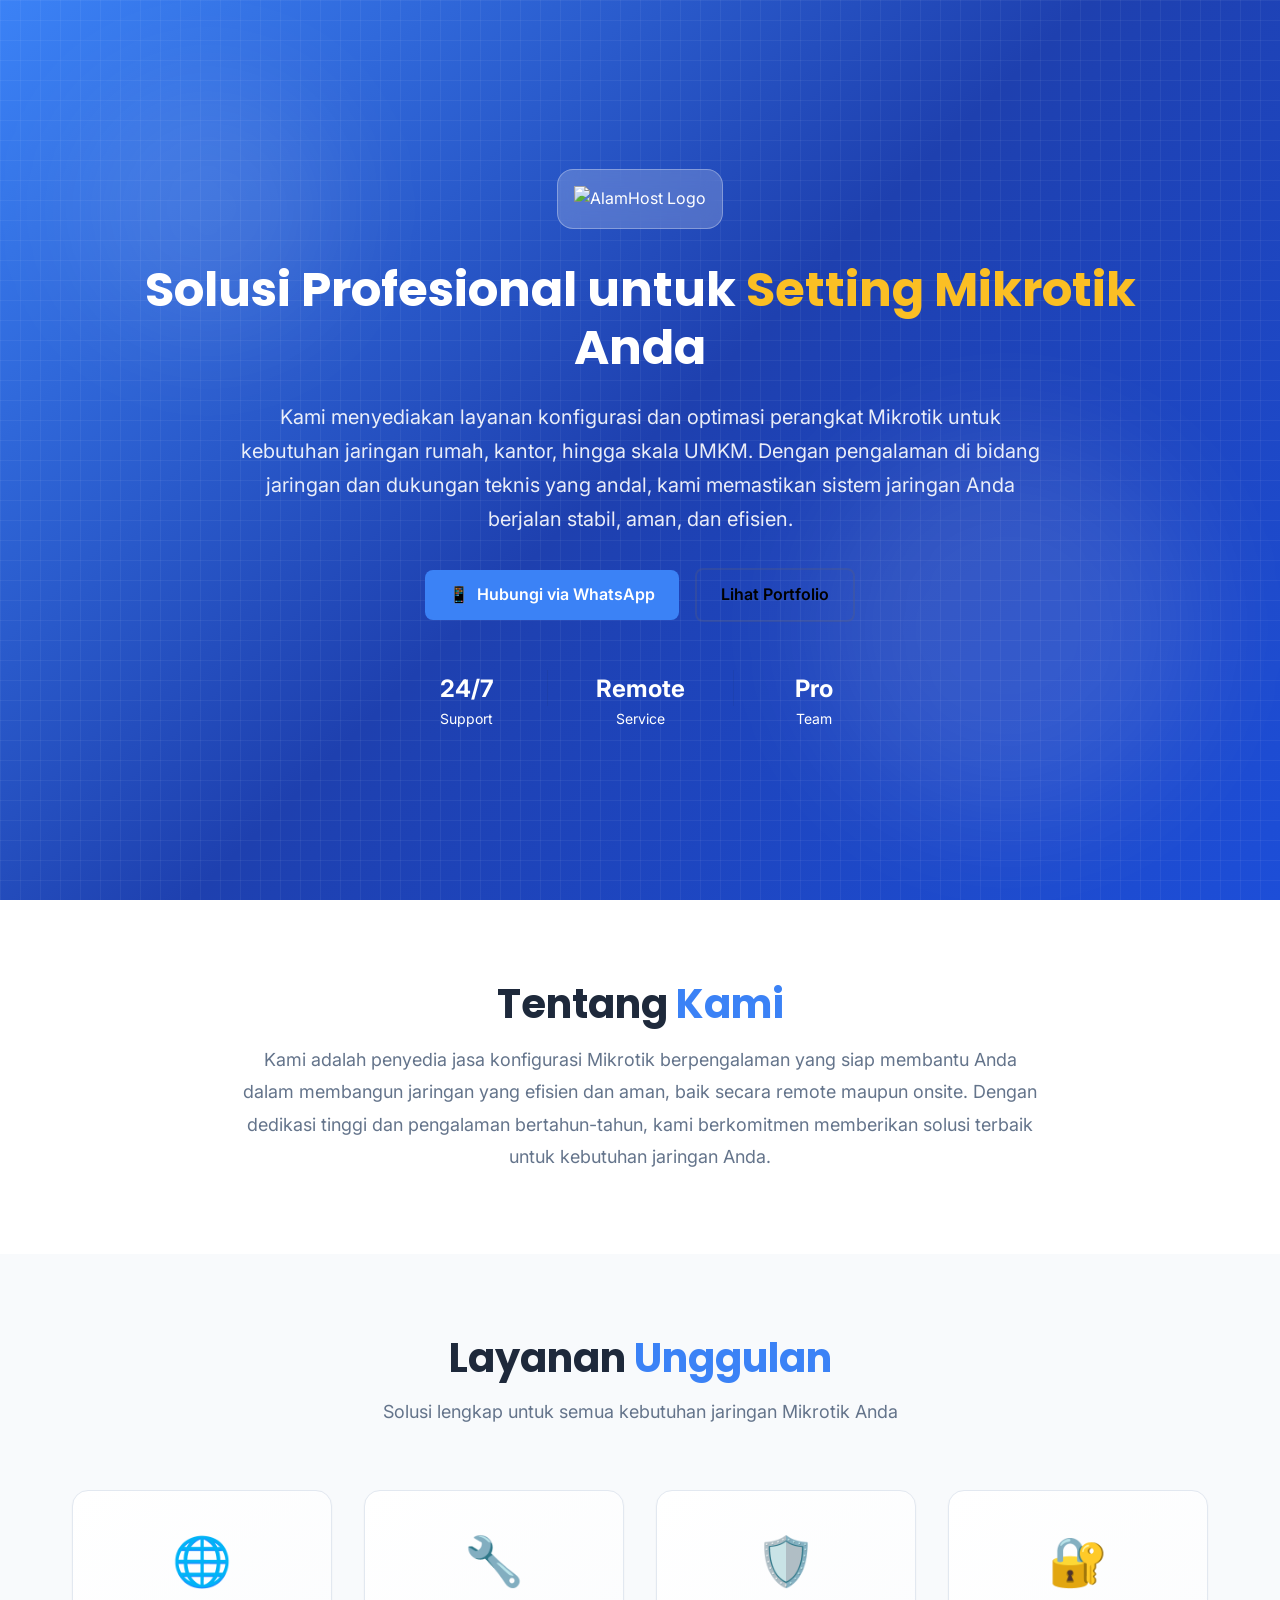
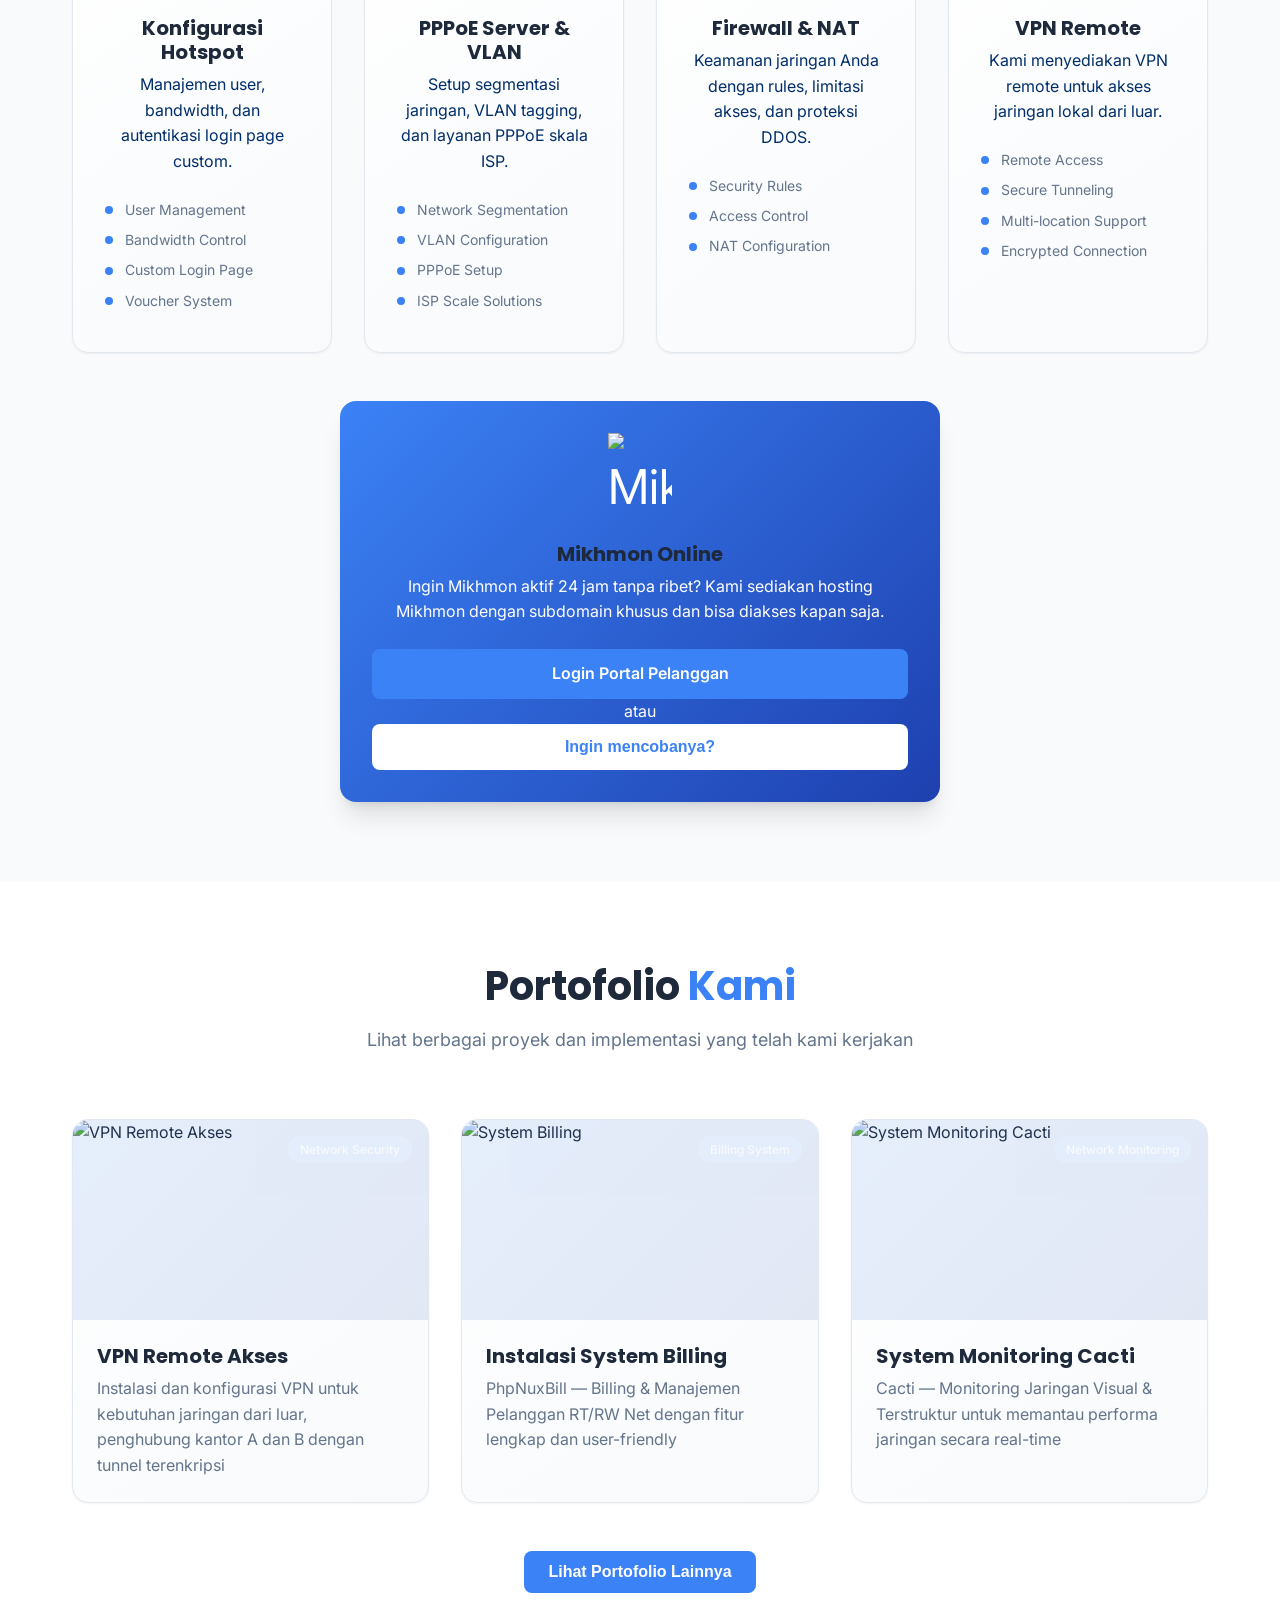
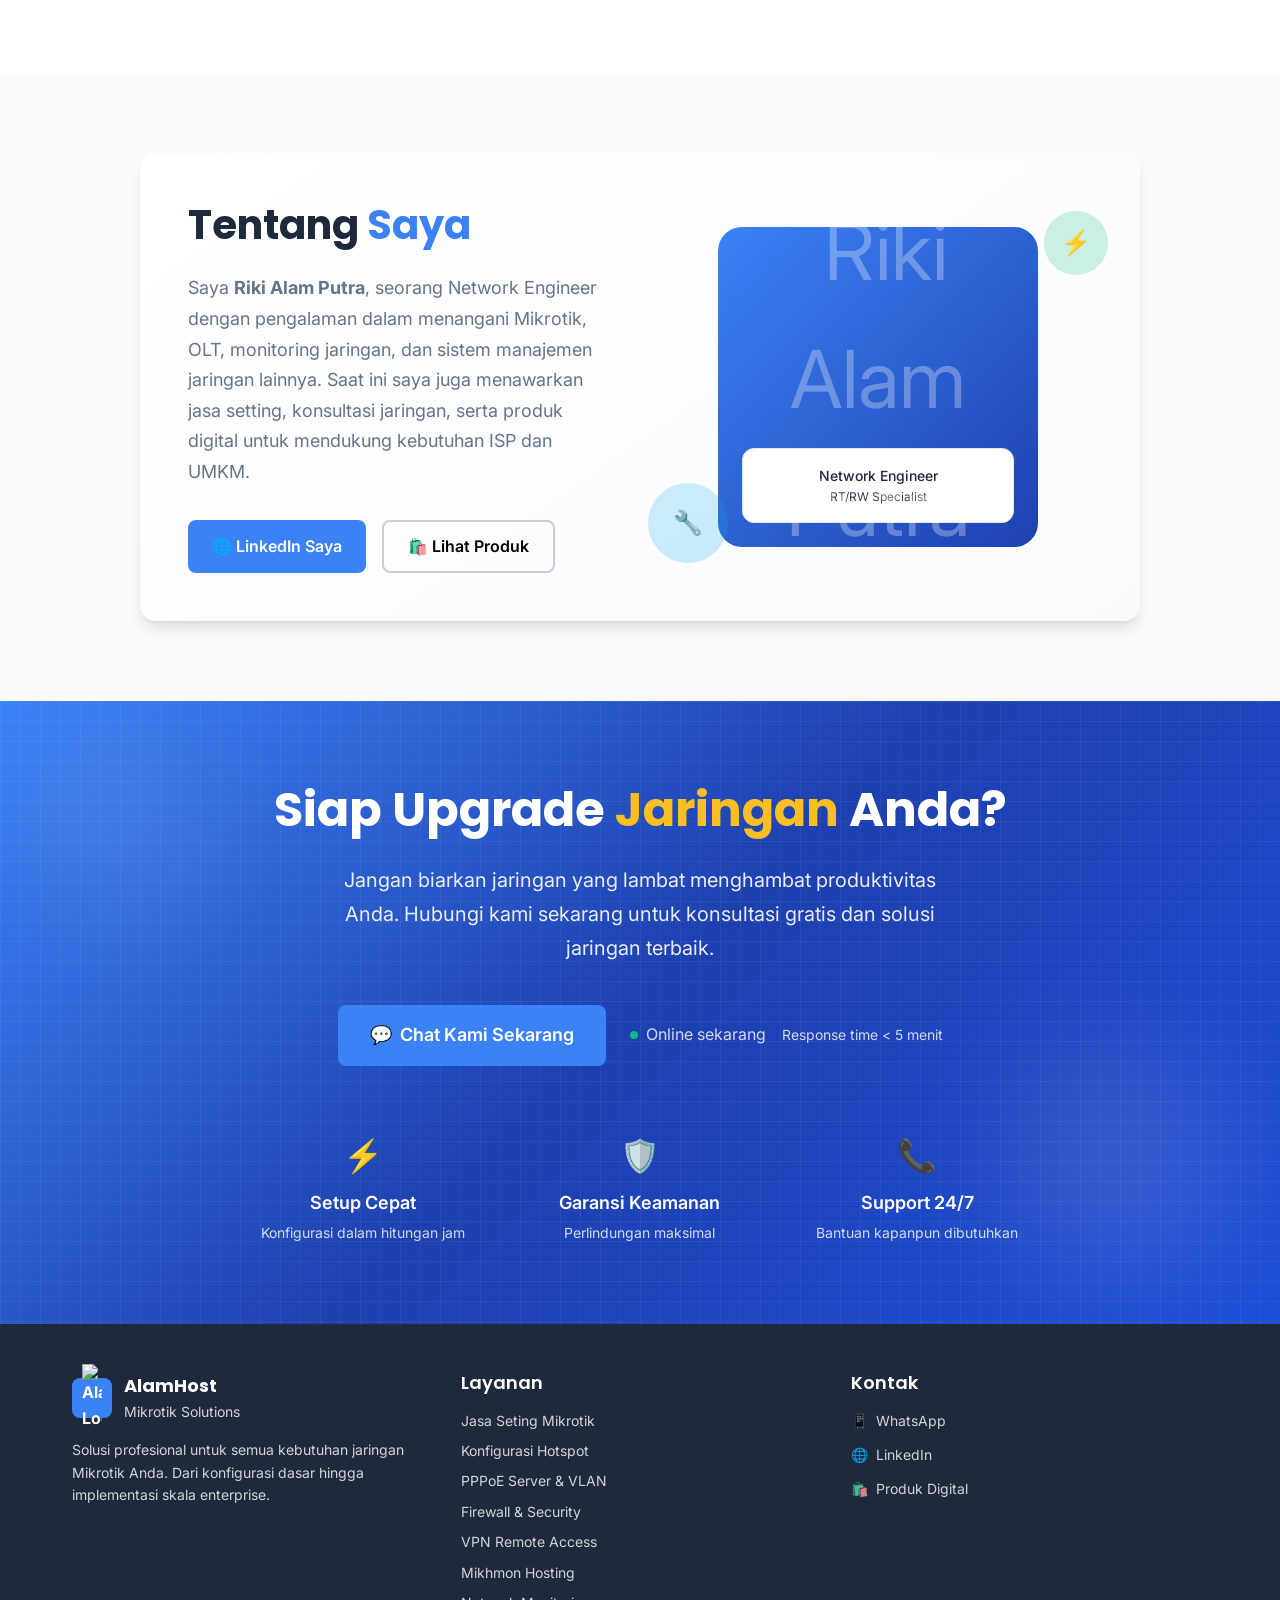
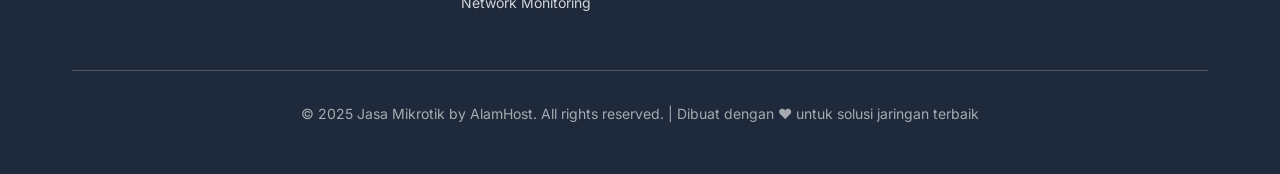
==== index.html @ ffd0268f "Add files via upload" ====
<!DOCTYPE html>
<html lang="id">
<head>
    <meta charset="UTF-8">
    <meta name="viewport" content="width=device-width, initial-scale=1.0">
    <title>Jasa Setting Mikrotik Profesional | AlamHost</title>
    <meta name="description" content="Layanan konfigurasi dan optimasi Mikrotik untuk jaringan rumah, kantor, hingga skala UMKM. Hotspot, PPPoE, VPN, Firewall - solusi jaringan yang stabil dan aman.">
    <meta name="keywords" content="jasa mikrotik, setting mikrotik, konfigurasi jaringan, hotspot mikrotik, pppoe server, vpn mikrotik, firewall, alamhost">
    <meta name="author" content="Riki Alam Putra - AlamHost">
    
    <!-- Fonts -->
    <link rel="preconnect" href="https://fonts.googleapis.com">
    <link rel="preconnect" href="https://fonts.gstatic.com" crossorigin>
    <link href="https://fonts.googleapis.com/css2?family=Poppins:ital,wght@0,300;0,400;0,500;0,600;0,700;0,800&family=Inter:wght@300;400;500;600;700&display=swap" rel="stylesheet">
    
    <link rel="icon" href="assets/icon.png" type="image/png">
    <link rel="stylesheet" href="style.css">
    
    <!-- Open Graph -->
    <meta property="og:title" content="Jasa Setting Mikrotik Profesional | AlamHost">
    <meta property="og:description" content="Layanan konfigurasi dan optimasi Mikrotik untuk jaringan rumah, kantor, hingga skala UMKM. Hotspot, PPPoE, VPN, Firewall - solusi jaringan yang stabil dan aman.">
    <meta property="og:type" content="website">
    <meta property="og:image" content="assets/logo.png">
</head>
<body>
    <!-- Hero Section -->
    <section class="hero">
        <div class="hero-bg"></div>
        <div class="hero-decorations">
            <div class="decoration decoration-1"></div>
            <div class="decoration decoration-2"></div>
        </div>
        
        <div class="container">
            <div class="hero-content">
                <div class="logo-container">
                    <img src="assets/logo.png" alt="AlamHost Logo" class="hero-logo">
                </div>
                
                <h1 class="cta-title">
                    Solusi Profesional untuk <span class="highlight">Setting Mikrotik</span> Anda
                </h1>
                
                <p class="hero-description">
                    Kami menyediakan layanan konfigurasi dan optimasi perangkat Mikrotik untuk kebutuhan jaringan rumah, kantor, hingga skala UMKM. Dengan pengalaman di bidang jaringan dan dukungan teknis yang andal, kami memastikan sistem jaringan Anda berjalan stabil, aman, dan efisien.
                </p>
                
                <div class="hero-buttons">
                    <a href="https://tinyurl.com/alamhost" class="btn btn-primary" target="_blank" rel="noopener noreferrer">
                        <span>📱</span>
                        Hubungi via WhatsApp
                    </a>
                    <a href="#portfolio" class="btn btn-outline">Lihat Portfolio</a>
                </div>
                
                <div class="hero-stats">
                    <div class="stat">
                        <div class="stat-number">24/7</div>
                        <div class="stat-label">Support</div>
                    </div>
                    <div class="stat-divider"></div>
                    <div class="stat">
                        <div class="stat-number">Remote</div>
                        <div class="stat-label">Service</div>
                    </div>
                    <div class="stat-divider"></div>
                    <div class="stat">
                        <div class="stat-number">Pro</div>
                        <div class="stat-label">Team</div>
                    </div>
                </div>
            </div>
        </div>
    </section>

    <!-- About Us Section -->
    <section class="about-us">
        <div class="container">
            <div class="section-content">
                <h2 class="section-title">Tentang <span class="text-primary">Kami</span></h2>
                <p class="section-description">
                    Kami adalah penyedia jasa konfigurasi Mikrotik berpengalaman yang siap membantu Anda dalam membangun jaringan yang efisien dan aman, baik secara remote maupun onsite. Dengan dedikasi tinggi dan pengalaman bertahun-tahun, kami berkomitmen memberikan solusi terbaik untuk kebutuhan jaringan Anda.
                </p>
            </div>
        </div>
    </section>

    <!-- Services Section -->
    <section class="services">
        <div class="container">
            <div class="section-header">
                <h2 class="section-title">Layanan <span class="text-primary">Unggulan</span></h2>
                <p class="section-subtitle">Solusi lengkap untuk semua kebutuhan jaringan Mikrotik Anda</p>
            </div>

            <div class="services-grid">
                <div class="service-card">
                    <div class="service-icon">🌐</div>
                    <h3 class="service-title">Konfigurasi Hotspot</h3>
                    <p class="service-description">Manajemen user, bandwidth, dan autentikasi login page custom.</p>
                    <ul class="service-features">
                        <li>User Management</li>
                        <li>Bandwidth Control</li>
                        <li>Custom Login Page</li>
                        <li>Voucher System</li>
                    </ul>
                </div>

                <div class="service-card">
                    <div class="service-icon">🔧</div>
                    <h3 class="service-title">PPPoE Server & VLAN</h3>
                    <p class="service-description">Setup segmentasi jaringan, VLAN tagging, dan layanan PPPoE skala ISP.</p>
                    <ul class="service-features">
                        <li>Network Segmentation</li>
                        <li>VLAN Configuration</li>
                        <li>PPPoE Setup</li>
                        <li>ISP Scale Solutions</li>
                    </ul>
                </div>

                <div class="service-card">
                    <div class="service-icon">🛡️</div>
                    <h3 class="service-title">Firewall & NAT</h3>
                    <p class="service-description">Keamanan jaringan Anda dengan rules, limitasi akses, dan proteksi DDOS.</p>
                    <ul class="service-features">
                        <li>Security Rules</li>
                        <li>Access Control</li>
                       <!-- <li>DDOS Protection</li> -->
                        <li>NAT Configuration</li>
                    </ul>
                </div>

                <div class="service-card">
                    <div class="service-icon">🔐</div>
                    <h3 class="service-title">VPN Remote</h3>
                    <p class="service-description">Kami menyediakan VPN remote untuk akses jaringan lokal dari luar.</p>
                    <ul class="service-features">
                        <li>Remote Access</li>
                        <li>Secure Tunneling</li>
                        <li>Multi-location Support</li>
                        <li>Encrypted Connection</li>
                    </ul>
                </div>
            </div>

            <!-- Mikhmon Special Card -->
<div class="mikhmon-card">
    <div class="mikhmon-content">
        <div class="service-icon">
            <img src="assets/mikhmon-teks.png" alt="Mikhmon" class="mikhmon-image">
        </div>
        <h3 class="service-title">Mikhmon Online</h3>
        <p class="service-description-mikhmon">
            Ingin Mikhmon aktif 24 jam tanpa ribet? Kami sediakan hosting Mikhmon dengan subdomain khusus dan bisa diakses kapan saja.
        </p>

        <!-- Tombol Login Portal (posisi atas) -->
	<a href="https://myar.alamhost.com" target="_blank" 
   	class="btn btn-primary btn-full mb-2">
   	Login Portal Pelanggan
	</a>
	<a>atau</a>
	<!-- Tombol form trial (bawah) -->
	<button id="toggleMikhmonBtn" class="btn btn-secondary btn-full">
    	Ingin mencobanya?
	</button>
        <form id="mikhmonForm" class="mikhmon-form hidden mt-3">
            <div class="form-group">
                <label for="nama">Nama Lengkap</label>
                <input type="text" id="nama" placeholder="Masukkan nama lengkap" required>
            </div>
            <div class="form-group">
                <label for="wa">Nomor WhatsApp</label>
                <input type="tel" id="wa" placeholder="08xxxxxxxxxx" required>
            </div>
            <div class="form-group">
                <label for="subdomain">Nama Hotspot</label>
                <div class="input-group">
                    <input type="text" id="subdomain" placeholder="nama-anda" required>
                    <span class="input-suffix">.alamhost.com</span>
                </div>
            </div>
            <div class="form-group">
                <label for="langganan">Lama Berlangganan</label>
                <input type="text" id="langganan" value="1 Tahun">
            </div>
	    <div class="form-group">
                <label for="Versiros">Versi ROS Mikrotik</label>
                <input type="text" id="versiros" value="ROS 7">
            </div>
            <button type="submit" class="btn btn-primary btn-full">
                Kirim Permintaan via WhatsApp
            </button>
        </form>
    </div>
</div>

<!--            <div class="mikhmon-card">
                <div class="mikhmon-content">
                    <div class="service-icon">
                        <img src="assets/mikhmon-teks.png" alt="Mikhmon" class="mikhmon-image">
                    </div>
                    <h3 class="service-title">Mikhmon Online</h3>
                    <p class="service-description-mikhmon">
                        Ingin Mikhmon aktif 24 jam tanpa ribet? Kami sediakan hosting Mikhmon dengan subdomain khusus dan bisa diakses kapan saja.
                    </p>
        		<a href="https://mangpay.alamhost.com" target="_blank" class="btn btn-secondary">
        	    	Login Portal Pelanggan
        		</a>
                    <button id="toggleMikhmonBtn" class="btn btn-secondary">Ingin mencobanya?</button>
                    
                    <form id="mikhmonForm" class="mikhmon-form hidden">
                        <div class="form-group">
                            <label for="nama">Nama Lengkap</label>
                            <input type="text" id="nama" placeholder="Masukkan nama lengkap" required>
                        </div>
                        <div class="form-group">
                            <label for="wa">Nomor WhatsApp</label>
                            <input type="tel" id="wa" placeholder="08xxxxxxxxxx" required>
                        </div>
                        <div class="form-group">
                            <label for="subdomain">Subdomain yang Diinginkan</label>
                            <div class="input-group">
                                <input type="text" id="subdomain" placeholder="nama-anda" required>
                                <span class="input-suffix">.alamhost.com</span>
                            </div>
                        </div>
                        <div class="form-group">
                            <label for="langganan">Lama Berlangganan</label>
                            <input type="text" id="langganan" value="1 Tahun">
                        </div>
                        <button type="submit" class="btn btn-primary btn-full">Kirim Permintaan via WhatsApp</button>
                    </form>
                </div>
            </div>-->
        </div>
    </section>

    <!-- Portfolio Section -->
    <section id="portfolio" class="portfolio">
        <div class="container">
            <div class="section-header">
                <h2 class="section-title">Portofolio <span class="text-primary">Kami</span></h2>
                <p class="section-subtitle">Lihat berbagai proyek dan implementasi yang telah kami kerjakan</p>
            </div>

            <div class="portfolio-grid">
                <div class="portfolio-card">
                    <div class="portfolio-image">
                        <img src="assets/vpn.png" alt="VPN Remote Akses">
                        <div class="portfolio-overlay">
                            <span class="portfolio-category">Network Security</span>
                        </div>
                    </div>
                    <div class="portfolio-content">
                        <h3 class="portfolio-title">VPN Remote Akses</h3>
                        <p class="portfolio-description">
                            Instalasi dan konfigurasi VPN untuk kebutuhan jaringan dari luar, penghubung kantor A dan B dengan tunnel terenkripsi
                        </p>
                    </div>
                </div>

                <div class="portfolio-card">
                    <div class="portfolio-image">
                        <img src="assets/billing.png" alt="System Billing">
                        <div class="portfolio-overlay">
                            <span class="portfolio-category">Billing System</span>
                        </div>
                    </div>
                    <div class="portfolio-content">
                        <h3 class="portfolio-title">Instalasi System Billing</h3>
                        <p class="portfolio-description">
                            PhpNuxBill — Billing & Manajemen Pelanggan RT/RW Net dengan fitur lengkap dan user-friendly
                        </p>
                    </div>
                </div>

                <div class="portfolio-card">
                    <div class="portfolio-image">
                        <img src="assets/cacti.png" alt="System Monitoring Cacti">
                        <div class="portfolio-overlay">
                            <span class="portfolio-category">Network Monitoring</span>
                        </div>
                    </div>
                    <div class="portfolio-content">
                        <h3 class="portfolio-title">System Monitoring Cacti</h3>
                        <p class="portfolio-description">
                            Cacti — Monitoring Jaringan Visual & Terstruktur untuk memantau performa jaringan secara real-time
                        </p>
                    </div>
                </div>

                <div class="portfolio-card hidden">
                    <div class="portfolio-image">
                        <img src="assets/zabbix.png" alt="System Monitoring Zabbix">
                        <div class="portfolio-overlay">
                            <span class="portfolio-category">Network Monitoring</span>
                        </div>
                    </div>
                    <div class="portfolio-content">
                        <h3 class="portfolio-title">System Monitoring Zabbix</h3>
                        <p class="portfolio-description">
                            Zabbix — Monitoring Jaringan Lengkap & Proaktif dengan alerting sistem yang canggih
                        </p>
                    </div>
                </div>

                <div class="portfolio-card hidden">
                    <div class="portfolio-image">
                        <img src="assets/uptime.png" alt="System Monitoring Uptime">
                        <div class="portfolio-overlay">
                            <span class="portfolio-category">Uptime Monitoring</span>
                        </div>
                    </div>
                    <div class="portfolio-content">
                        <h3 class="portfolio-title">System Monitoring Uptime</h3>
                        <p class="portfolio-description">
                            Uptime Kuma — Monitoring Real-time, Ringan & Andal untuk memantau uptime layanan
                        </p>
                    </div>
                </div>

                <div class="portfolio-card hidden">
                    <div class="portfolio-image">
                        <img src="assets/radius.png" alt="System Radius">
                        <div class="portfolio-overlay">
                            <span class="portfolio-category">Authentication</span>
                        </div>
                    </div>
                    <div class="portfolio-content">
                        <h3 class="portfolio-title">System Radius</h3>
                        <p class="portfolio-description">
                            FreeRADIUS + daloRADIUS — Otomatisasi Autentikasi untuk manajemen user yang terpusat
                        </p>
                    </div>
                </div>

                <div class="portfolio-card download-card hidden">
                    <div class="download-content">
                        <div class="download-icon">📥</div>
                        <h3 class="portfolio-title">Firmware Fiberhome</h3>
                        <p class="portfolio-description">
                            Unduh Firmware Fiberhome Dualband untuk kebutuhan ADD koneksi WAN dengan optimasi terbaru
                        </p>
                        <a href="assets/FW_FIBERHOME_DUAL-BAND.bin" class="btn btn-secondary" download>
                            📥 Download Sekarang
                        </a>
                    </div>
                </div>
            </div>

            <div class="portfolio-more">
                <button id="showMoreBtn" class="btn btn-primary">Lihat Portofolio Lainnya</button>
            </div>
        </div>
    </section>

    <!-- Personal About Section -->
    <section class="personal-about">
        <div class="container">
            <div class="about-card">
                <div class="about-content">
                    <div class="about-text">
                        <h2 class="section-title">Tentang <span class="text-primary">Saya</span></h2>
                        <p class="about-description">
                            Saya <strong>Riki Alam Putra</strong>, seorang Network Engineer dengan pengalaman dalam menangani Mikrotik, OLT, monitoring jaringan, dan sistem manajemen jaringan lainnya. Saat ini saya juga menawarkan jasa setting, konsultasi jaringan, serta produk digital untuk mendukung kebutuhan ISP dan UMKM.
                        </p>
                        <div class="about-buttons">
                            <a href="https://www.linkedin.com/in/rikialamputra" target="_blank" rel="noopener noreferrer" class="btn btn-primary">
                                🌐 LinkedIn Saya
                            </a>
                            <a href="https://lynk.id/rikialamputra/page/produk" target="_blank" rel="noopener noreferrer" class="btn btn-outline">
                                🛍️ Lihat Produk
                            </a>
                        </div>
                    </div>
                    <div class="about-visual">
                        <div class="profile-card">
                            <div class="profile-avatar">
                                <img src="assets/profile.jpg" alt="Riki Alam Putra" class="profile-image">
                            </div>
                            <div class="profile-info">
                                <div class="profile-title">Network Engineer</div>
                                <div class="profile-subtitle">RT/RW Specialist</div>
                            </div>
                        </div>
                        <div class="floating-icon icon-1">⚡</div>
                        <div class="floating-icon icon-2">🔧</div>
                    </div>
                </div>
            </div>
        </div>
    </section>

    <!-- CTA Section -->
    <section class="cta">
        <div class="cta-bg"></div>
        <div class="cta-decorations">
            <div class="decoration decoration-3"></div>
            <div class="decoration decoration-4"></div>
        </div>
        
        <div class="container">
            <div class="cta-content">
                <h2 class="cta-title">
                    Siap Upgrade <span class="highlight">Jaringan</span> Anda?
                </h2>
                
                <p class="cta-description">
                    Jangan biarkan jaringan yang lambat menghambat produktivitas Anda. 
                    Hubungi kami sekarang untuk konsultasi gratis dan solusi jaringan terbaik.
                </p>
                
                <div class="cta-buttons">
                    <a href="https://tinyurl.com/alamhost" class="btn btn-primary btn-large" target="_blank" rel="noopener noreferrer">
                        <span>💬</span>
                        Chat Kami Sekarang
                    </a>
                    <div class="cta-status">
                        <div class="status-indicator">
                            <span class="status-dot"></span>
                            <span>Online sekarang</span>
                        </div>
                        <div class="response-time">Response time &lt; 5 menit</div>
                    </div>
                </div>
                
                <div class="cta-features">
                    <div class="cta-feature">
                        <div class="feature-icon">⚡</div>
                        <div class="feature-title">Setup Cepat</div>
                        <div class="feature-description">Konfigurasi dalam hitungan jam</div>
                    </div>
                    <div class="cta-feature">
                        <div class="feature-icon">🛡️</div>
                        <div class="feature-title">Garansi Keamanan</div>
                        <div class="feature-description">Perlindungan maksimal</div>
                    </div>
                    <div class="cta-feature">
                        <div class="feature-icon">📞</div>
                        <div class="feature-title">Support 24/7</div>
                        <div class="feature-description">Bantuan kapanpun dibutuhkan</div>
                    </div>
                </div>
            </div>
        </div>
    </section>

    <!-- Footer -->
    <footer class="footer">
        <div class="container">
            <div class="footer-content">
                <div class="footer-section">
                    <div class="footer-brand">
                        <div class="brand-logo">
                            <img src="assets/logo.png" alt="AlamHost Logo" style="width:1.2em; height:auto; object-fit:contain; display:block; max-width:100%;">
                        </div>
                        <div class="brand-info">
                            <div class="brand-name">AlamHost</div>
                            <div class="brand-tagline">Mikrotik Solutions</div>
                        </div>
                    </div>
                    <p class="footer-description">
                        Solusi profesional untuk semua kebutuhan jaringan Mikrotik Anda. 
                        Dari konfigurasi dasar hingga implementasi skala enterprise.
                    </p>
                </div>
                
                <div class="footer-section">
                    <h3 class="footer-title">Layanan</h3>
                    <ul class="footer-links">
                        <li>Jasa Seting Mikrotik</li>
                        <li>Konfigurasi Hotspot</li>
                        <li>PPPoE Server & VLAN</li>
                        <li>Firewall & Security</li>
                        <li>VPN Remote Access</li>
                        <li>Mikhmon Hosting</li>
                        <li>Network Monitoring</li>
                    </ul>
                </div>
                
                <div class="footer-section">
                    <h3 class="footer-title">Kontak</h3>
                    <div class="footer-contacts">
                        <a href="https://tinyurl.com/alamhost" class="contact-link">
                            <span>📱</span>
                            WhatsApp
                        </a>
                        <a href="https://www.linkedin.com/in/rikialamputra" target="_blank" rel="noopener noreferrer" class="contact-link">
                            <span>🌐</span>
                            LinkedIn
                        </a>
                        <a href="https://lynk.id/rikialamputra/page/produk" target="_blank" rel="noopener noreferrer" class="contact-link">
                            <span>🛍️</span>
                            Produk Digital
                        </a>
                    </div>
                </div>
            </div>
            
            <div class="footer-bottom">
                <p>&copy; 2025 Jasa Mikrotik by AlamHost. All rights reserved. | 
                <span>Dibuat dengan ❤️ untuk solusi jaringan terbaik</span></p>
            </div>
        </div>
    </footer>

    <script src="script.js"></script>
</body>
</html>
---- style.css ----
/* Reset and Base Styles */
* {
    margin: 0;
    padding: 0;
    box-sizing: border-box;
}

:root {
    /* Professional Color Palette */
    --primary: #3b82f6;
    --primary-dark: #1e40af;
    --primary-light: #dbeafe;
    --secondary: #f8fafc;
    --accent: #3b82f6;
    --foreground: #1e293b;
    --muted: #64748b;
    --background: #ffffff;
    --border: #e2e8f0;
    --success: #10b981;
    --warning: #f59e0b;
    --info: #0ea5e9;
    
    /* Typography */
    --font-heading: 'Poppins', -apple-system, BlinkMacSystemFont, sans-serif;
    --font-body: 'Inter', -apple-system, BlinkMacSystemFont, sans-serif;
    
    /* Spacing */
    --container-padding: 1.5rem;
    --section-padding: 5rem 0;
    
    /* Shadows */
    --shadow-sm: 0 1px 2px 0 rgb(0 0 0 / 0.05);
    --shadow-md: 0 4px 6px -1px rgb(0 0 0 / 0.1), 0 2px 4px -2px rgb(0 0 0 / 0.1);
    --shadow-lg: 0 10px 15px -3px rgb(0 0 0 / 0.1), 0 4px 6px -4px rgb(0 0 0 / 0.1);
    --shadow-xl: 0 20px 25px -5px rgb(0 0 0 / 0.1), 0 8px 10px -6px rgb(0 0 0 / 0.1);
    
    /* Transitions */
    --transition: all 0.3s cubic-bezier(0.4, 0, 0.2, 1);
}

body {
    font-family: var(--font-body);
    line-height: 1.6;
    color: var(--foreground);
    background-color: var(--background);
}

/* Container */
.container {
    max-width: 1200px;
    margin: 0 auto;
    padding: 0 var(--container-padding);
}

/* Typography */
h1, h2, h3, h4, h5, h6 {
    font-family: var(--font-heading);
    font-weight: 700;
    line-height: 1.2;
}

.section-title {
    font-size: 2.5rem;
    margin-bottom: 1rem;
    text-align: center;
}

.section-subtitle {
    font-size: 1.125rem;
    color: var(--muted);
    text-align: center;
    max-width: 600px;
    margin: 0 auto;
}

.section-description {
    font-size: 1.125rem;
    color: var(--muted);
    text-align: center;
    max-width: 800px;
    margin: 0 auto;
    line-height: 1.8;
}

.text-primary {
    color: var(--primary);
}

.highlight {
    color: #fbbf24;
}


/* Buttons */

.btn {
    display: inline-flex;
    align-items: center;
    gap: 0.5rem;
    padding: 0.75rem 1.5rem;
    border-radius: 0.5rem;
    font-weight: 600;
    text-decoration: none;
    transition: var(--transition);
    cursor: pointer;
    border: none;
    font-size: 1rem;
    white-space: nowrap;
}

.btn-primary {
    background-color: var(--primary);
    color: white;
}

.btn-primary:hover {
    background-color: var(--primary-dark);
    transform: translateY(-2px);
    box-shadow: var(--shadow-lg);
}

.btn-secondary {
    background-color: white;
    color: var(--primary);
    border: 2px solid transparent;
}

.btn-secondary:hover {
    background-color: #f8fafc;
    transform: translateY(-1px);
}

.btn-outline {
    background-color: transparent;
    color: rgb(0, 0, 0);
    border: 2px solid rgba(89, 93, 124, 0.3);
}

.btn-outline:hover {
    background-color: rgba(255, 255, 255, 0.1);
    border-color: rgba(255, 255, 255, 0.5);
}

.btn-large {
    padding: 1rem 2rem;
    font-size: 1.125rem;
}

.btn-full {
    width: 100%;
    justify-content: center;
}

/* Utility Classes */
.hidden {
    display: none !important;
}

/* Grid Pattern Background */
.bg-grid-pattern {
    background-image: 
        linear-gradient(rgba(255, 255, 255, 0.1) 1px, transparent 1px),
        linear-gradient(90deg, rgba(255, 255, 255, 0.1) 1px, transparent 1px);
    background-size: 20px 20px;
}

/* Hero Section */
.hero {
    min-height: 100vh;
    position: relative;
    display: flex;
    align-items: center;
    background: linear-gradient(135deg, var(--primary) 0%, #1e40af 50%, #1d4ed8 100%);
    overflow: hidden;
    color: white;
}

.hero-bg {
    position: absolute;
    inset: 0;
    background-image: 
        linear-gradient(rgba(255, 255, 255, 0.05) 1px, transparent 1px),
        linear-gradient(90deg, rgba(255, 255, 255, 0.05) 1px, transparent 1px);
    background-size: 20px 20px;
}

.hero-decorations {
    position: absolute;
    inset: 0;
    pointer-events: none;
}

.decoration {
    position: absolute;
    border-radius: 50%;
    filter: blur(60px);
    animation: pulse 4s ease-in-out infinite;
}

.decoration-1 {
    top: 5rem;
    left: 5rem;
    width: 16rem;
    height: 16rem;
    background-color: rgba(255, 255, 255, 0.1);
}

.decoration-2 {
    bottom: 5rem;
    right: 5rem;
    width: 24rem;
    height: 24rem;
    background-color: rgba(255, 255, 255, 0.1);
    animation-delay: 1s;
}

.hero-content {
    text-align: center;
    position: relative;
    z-index: 10;
    max-width: 1000px;
    margin: 0 auto;
}

.logo-container {
    margin-bottom: 2rem;
}

.hero-logo {
    width: 6rem;
    height: 6rem;
    object-fit: contain;
    background-color: rgba(255, 255, 255, 0.2);
    border-radius: 1rem;
    padding: 1rem;
    backdrop-filter: blur(10px);
    border: 1px solid rgba(255, 255, 255, 0.3);
}

.hero-title {
    font-size: 3.5rem;
    font-weight: 700;
    margin-bottom: 1.5rem;
    line-height: 1.1;
}

.hero-description {
    font-size: 1.25rem;
    margin-bottom: 2rem;
    opacity: 0.9;
    max-width: 800px;
    margin-left: auto;
    margin-right: auto;
    line-height: 1.7;
}

.hero-buttons {
    display: flex;
    flex-direction: column;
    gap: 1rem;
    align-items: center;
    margin-bottom: 3rem;
}

.hero-stats {
    display: flex;
    flex-direction: row;
    align-items: center;
    justify-content: center;
    gap: 1.25rem;
    flex-wrap: nowrap; /* jangan pindah ke kolom pada layar kecil */
}

.hero-stats .stat {
    min-width: 64px;
    text-align: center;
}

.hero-stats .stat-divider {
    width: 1px;
    height: 36px;
    background: rgba(30,41,59,0.08);
    align-self: stretch;
}

.stat {
    text-align: center;
}

.stat-number {
    font-size: 1.5rem;
    font-weight: 700;
}

.stat-label {
    font-size: 0.875rem;
}

.stat-divider {
    width: 1px;
    height: 3rem;
    background-color: rgba(255, 255, 255, 0.3);
}

/* About Us Section */
.about-us {
    padding: var(--section-padding);
    background-color: var(--background);
}

.section-content {
    max-width: 800px;
    margin: 0 auto;
    text-align: center;
}

/* Services Section */
.services {
    padding: var(--section-padding);
    background-color: var(--secondary);
}

.section-header {
    text-align: center;
    margin-bottom: 4rem;
}

.services-grid {
    display: grid;
    grid-template-columns: repeat(auto-fit, minmax(280px, 1fr));
    gap: 2rem;
    margin-bottom: 3rem;
}

.service-card {
    background: linear-gradient(145deg, #ffffff 0%, #f8fafc 100%);
    border-radius: 1rem;
    padding: 2rem;
    text-align: center;
    transition: var(--transition);
    border: 1px solid var(--border);
    box-shadow: var(--shadow-sm);
}

.service-card:hover {
    transform: translateY(-8px);
    box-shadow: var(--shadow-xl);
}

.service-icon {
    font-size: 3rem;
    margin-bottom: 1rem;
    transition: var(--transition);
}

.service-icon img,
.mikhmon-image {
    width: 64px; /* sesuaikan ukuran jika perlu */
    height: auto;
    display: block;
    margin: 0 auto;
}

.service-card:hover .service-icon {
    transform: scale(1.1);
}

.service-title {
    font-size: 1.25rem;
    margin-bottom: 0.5rem;
    color: var(--foreground);
}

.service-description {
    color: #002e6a;
    margin-bottom: 1.5rem;
}

.service-description-mikhmon {
    color: #ffffff;
    margin-bottom: 1.5rem;
}

.service-features {
    list-style: none;
    text-align: left;
}

.service-features li {
    display: flex;
    align-items: center;
    margin-bottom: 0.5rem;
    font-size: 0.875rem;
    color: var(--muted);
}

.service-features li::before {
    content: '';
    width: 0.5rem;
    height: 0.5rem;
    background-color: var(--primary);
    border-radius: 50%;
    margin-right: 0.75rem;
    flex-shrink: 0;
}

/* Mikhmon Special Card */
.mikhmon-card {
    max-width: 600px;
    margin: 0 auto;
    background: linear-gradient(135deg, var(--primary), var(--primary-dark));
    color: white;
    border-radius: 1rem;
    box-shadow: var(--shadow-xl);
}

.mikhmon-content {
    padding: 2rem;
    text-align: center;
}

.mikhmon-form {
    margin-top: 1.5rem;
    background-color: rgba(255, 255, 255, 0.1);
    padding: 1.5rem;
    border-radius: 0.75rem;
    backdrop-filter: blur(10px);
    border: 1px solid rgba(255, 255, 255, 0.2);
}

.form-group {
    margin-bottom: 1rem;
    text-align: left;
}

.form-group label {
    display: block;
    margin-bottom: 0.5rem;
    font-weight: 500;
    color: white;
}

.form-group input {
    width: 100%;
    padding: 0.75rem;
    border: 1px solid rgba(255, 255, 255, 0.3);
    border-radius: 0.5rem;
    background-color: rgba(255, 255, 255, 0.2);
    color: white;
    font-size: 1rem;
}

.form-group input::placeholder {
    color: rgba(255, 255, 255, 0.7);
}

.form-group input:focus {
    outline: none;
    border-color: rgba(255, 255, 255, 0.5);
    box-shadow: 0 0 0 3px rgba(255, 255, 255, 0.1);
}

.input-group {
    display: flex;
}

.input-group input {
    border-radius: 0.5rem 0 0 0.5rem;
    border-right: none;
}

.input-suffix {
    background-color: rgba(255, 255, 255, 0.2);
    border: 1px solid rgba(255, 255, 255, 0.3);
    border-left: none;
    padding: 0.75rem;
    border-radius: 0 0.5rem 0.5rem 0;
    color: rgba(255, 255, 255, 0.9);
    font-size: 0.875rem;
    display: flex;
    align-items: center;
}

/* Portfolio Section */
.portfolio {
    padding: var(--section-padding);
    background-color: var(--background);
}

.portfolio-grid {
    display: grid;
    grid-template-columns: repeat(auto-fit, minmax(350px, 1fr));
    gap: 2rem;
    margin-bottom: 3rem;
}

.portfolio-card {
    background: linear-gradient(145deg, #ffffff 0%, #f8fafc 100%);
    border-radius: 1rem;
    overflow: hidden;
    transition: var(--transition);
    box-shadow: var(--shadow-sm);
    border: 1px solid var(--border);
}

.portfolio-card:hover {
    transform: translateY(-8px);
    box-shadow: var(--shadow-xl);
}

.portfolio-image {
    position: relative;
    height: 200px;
    background-color: var(--secondary);
    overflow: hidden;
}

.portfolio-image img {
    width: 100%;
    height: 100%;
    object-fit: cover;
}

.portfolio-overlay {
    position: absolute;
    inset: 0;
    background: linear-gradient(135deg, var(--primary) 0%, var(--primary-dark) 100%);
    opacity: 0.1;
    transition: var(--transition);
    display: flex;
    align-items: flex-start;
    justify-content: flex-end;
    padding: 1rem;
}

.portfolio-card:hover .portfolio-overlay {
    opacity: 0.2;
}

.portfolio-category {
    background-color: var(--primary);
    color: white;
    padding: 0.25rem 0.75rem;
    border-radius: 9999px;
    font-size: 0.75rem;
    font-weight: 500;
}

.portfolio-content {
    padding: 1.5rem;
}

.portfolio-title {
    font-size: 1.25rem;
    margin-bottom: 0.5rem;
    transition: var(--transition);
}

.portfolio-card:hover .portfolio-title {
    color: var(--primary);
}

.portfolio-description {
    color: var(--muted);
    line-height: 1.6;
}

.download-card {
    background: linear-gradient(135deg, var(--primary), var(--primary-dark));
    color: white;
}

.download-content {
    padding: 2rem;
    text-align: center;
    height: 100%;
    display: flex;
    flex-direction: column;
    justify-content: center;
}

.download-icon {
    font-size: 3rem;
    margin-bottom: 1rem;
}

.download-card .portfolio-title {
    color: white;
    margin-bottom: 1rem;
}

.download-card .portfolio-description {
    color: rgba(255, 255, 255, 0.9);
    margin-bottom: 1.5rem;
}

.portfolio-more {
    text-align: center;
}

/* Personal About Section */
.personal-about {
    padding: var(--section-padding);
    background-color: var(--secondary);
}

.about-card {
    max-width: 1000px;
    margin: 0 auto;
    background: linear-gradient(145deg, #ffffff 0%, #f8fafc 100%);
    border-radius: 1rem;
    box-shadow: var(--shadow-lg);
    overflow: hidden;
}

.about-content {
    display: grid;
    grid-template-columns: 1fr;
    gap: 3rem;
    align-items: center;
    padding: 3rem;
}

.about-text {
    text-align: left;
}

.about-text .section-title {
    text-align: left;
    margin-bottom: 1.5rem;
}

.about-description {
    font-size: 1.125rem;
    line-height: 1.7;
    color: var(--muted);
    margin-bottom: 2rem;
}

.about-buttons {
    display: flex;
    flex-wrap: wrap;
    gap: 1rem;
}

.about-visual {
    position: relative;
    text-align: center;
}

.profile-card {
    width: 320px;
    height: 320px;
    background: linear-gradient(135deg, var(--primary), var(--primary-dark));
    border-radius: 1.5rem;
    margin: 0 auto;
    position: relative;
    overflow: hidden;
    display: flex;
    flex-direction: column;
    justify-content: center;
    align-items: center;
    color: white;
}

.profile-card::before {
    content: '';
    position: absolute;
    inset: 0;
    background-image: 
        linear-gradient(rgba(255, 255, 255, 0.1) 1px, transparent 1px),
        linear-gradient(90deg, rgba(255, 255, 255, 0.1) 1px, transparent 1px);
    background-size: 20px 20px;
    opacity: 0.1;
}

.profile-avatar {
    font-size: 5rem;
    margin-bottom: 1rem;
    opacity: 0.3;
    position: relative;
    z-index: 1;
}

.profile-info {
    position: absolute;
    bottom: 1.5rem;
    left: 1.5rem;
    right: 1.5rem;
    background-color: #ffffff;
    backdrop-filter: none;
    border-radius: 0.75rem;
    padding: 1rem;
    border: 1px solid var(--border);
}

.profile-title {
    color: var(--foreground);
    font-size: 0.875rem;
    font-weight: 500;
}

.profile-subtitle {
    color: var(--foreground);
    font-size: 0.75rem;
    opacity: 0.9;
}

.floating-icon {
    position: absolute;
    width: 4rem;
    height: 4rem;
    border-radius: 50%;
    display: flex;
    align-items: center;
    justify-content: center;
    font-size: 1.5rem;
    animation: float 6s ease-in-out infinite;
}

.icon-1 {
    top: -1rem;
    right: -1rem;
    background-color: rgba(16, 185, 129, 0.2);
}

.icon-2 {
    bottom: -1rem;
    left: -1rem;
    width: 5rem;
    height: 5rem;
    background-color: rgba(14, 165, 233, 0.2);
    animation-delay: 0.5s;
}

/* CTA Section */
.cta {
    padding: var(--section-padding);
    position: relative;
    background: linear-gradient(135deg, var(--primary) 0%, #1e40af 50%, #1d4ed8 100%);
    color: white;
    overflow: hidden;
}

.cta-bg {
    position: absolute;
    inset: 0;
    background-image: 
        linear-gradient(rgba(255, 255, 255, 0.05) 1px, transparent 1px),
        linear-gradient(90deg, rgba(255, 255, 255, 0.05) 1px, transparent 1px);
    background-size: 20px 20px;
}

.cta-decorations {
    position: absolute;
    inset: 0;
    pointer-events: none;
}

.decoration-3 {
    top: 2.5rem;
    left: 2.5rem;
    width: 10rem;
    height: 10rem;
    background-color: rgba(255, 255, 255, 0.1);
}

.decoration-4 {
    bottom: 2.5rem;
    right: 2.5rem;
    width: 15rem;
    height: 15rem;
    background-color: rgba(255, 255, 255, 0.1);
    animation-delay: 1s;
}

.cta-content {
    max-width: 1000px;
    margin: 0 auto;
    text-align: center;
    position: relative;
    z-index: 10;
}

.cta-title {
    font-size: 3rem;
    font-weight: 700;
    margin-bottom: 1.5rem;
}

.cta-description {
    font-size: 1.25rem;
    margin-bottom: 2.5rem;
    opacity: 0.9;
    max-width: 600px;
    margin-left: auto;
    margin-right: auto;
    line-height: 1.7;
}

.cta-buttons {
    display: flex;
    flex-direction: column;
    align-items: center;
    gap: 1.5rem;
    margin-bottom: 4rem;
}

.cta-status {
    display: flex;
    align-items: center;
    gap: 1rem;
    color: rgba(255, 255, 255, 0.8);
}

.status-indicator {
    display: flex;
    align-items: center;
    gap: 0.5rem;
}

.status-dot {
    width: 0.5rem;
    height: 0.5rem;
    background-color: #10b981;
    border-radius: 50%;
    animation: pulse 2s ease-in-out infinite;
}

.response-time {
    font-size: 0.875rem;
}

.cta-features {
    display: grid;
    grid-template-columns: repeat(auto-fit, minmax(200px, 1fr));
    gap: 2rem;
    max-width: 800px;
    margin: 0 auto;
}

.cta-feature {
    text-align: center;
}

.feature-icon {
    font-size: 2rem;
    margin-bottom: 0.5rem;
}

.feature-title {
    font-size: 1.125rem;
    font-weight: 600;
    margin-bottom: 0.25rem;
}

.feature-description {
    font-size: 0.875rem;
    color: rgba(255, 255, 255, 0.8);
}

/* Footer */
.footer {
    background-color: var(--foreground);
    color: var(--background);
    padding: 3rem 0;
}

.footer-content {
    display: grid;
    grid-template-columns: repeat(auto-fit, minmax(250px, 1fr));
    gap: 2rem;
    margin-bottom: 3rem;
}

.footer-section {
    gap: 1rem;
}

.footer-brand {
    display: flex;
    align-items: center;
    gap: 0.75rem;
    margin-bottom: 1rem;
}

.brand-logo {
    width: 2.5rem;
    height: 2.5rem;
    background-color: var(--primary);
    border-radius: 0.5rem;
    display: flex;
    align-items: center;
    justify-content: center;
    color: white;
    font-weight: 700;
}

.brand-name {
    font-family: var(--font-heading);
    font-weight: 700;
    font-size: 1.125rem;
}

.brand-tagline {
    font-size: 0.875rem;
    opacity: 0.8;
}

.footer-description {
    font-size: 0.875rem;
    opacity: 0.8;
    line-height: 1.6;
    margin-top: 1rem;
}

.footer-title {
    font-family: var(--font-heading);
    font-weight: 600;
    font-size: 1.125rem;
    margin-bottom: 1rem;
}

.footer-links {
    list-style: none;
}

.footer-links li {
    margin-bottom: 0.5rem;
    font-size: 0.875rem;
    opacity: 0.8;
}

.footer-contacts {
    display: flex;
    flex-direction: column;
    gap: 0.75rem;
}

.contact-link {
    display: flex;
    align-items: center;
    gap: 0.5rem;
    color: inherit;
    text-decoration: none;
    font-size: 0.875rem;
    opacity: 0.8;
    transition: var(--transition);
}

.contact-link:hover {
    opacity: 1;
    color: var(--primary);
}

.footer-bottom {
    border-top: 1px solid rgba(255, 255, 255, 0.2);
    padding-top: 2rem;
    text-align: center;
}

.footer-bottom p {
    font-size: 0.875rem;
    opacity: 0.6;
}

/* Animations */
@keyframes pulse {
    0%, 100% { opacity: 1; }
    50% { opacity: 0.5; }
}

@keyframes float {
    0%, 100% { transform: translateY(0px); }
    50% { transform: translateY(-20px); }
}

/* Responsive Design */
@media (min-width: 640px) {
.hero-buttons {
    display: flex;
    flex-direction: row;
    gap: 1rem;
    align-items: center;
    justify-content: center; /* <- ditambahkan */
    margin-bottom: 3rem;
}    
    .hero-title {
        font-size: 4rem;
    }
    
    .cta-buttons {
        flex-direction: row;
        justify-content: center;
    }
    
    .about-content {
        grid-template-columns: 1fr 1fr;
    }
}

@media (min-width: 768px) {
    :root {
        --container-padding: 2rem;
    }
    
    .hero-stats {
        gap: 3rem;
    }
    
    .services-grid {
        grid-template-columns: repeat(2, 1fr);
    }
}

@media (min-width: 1024px) {
    .hero-title {
        font-size: 4.5rem;
    }
    
    .services-grid {
        grid-template-columns: repeat(4, 1fr);
    }
    
    .portfolio-grid {
        grid-template-columns: repeat(3, 1fr);
    }
}

@media (max-width: 639px) {
    .section-title {
        font-size: 2rem;
    }
    
    .hero-title {
        font-size: 2.5rem;
    }
    
    .cta-title {
        font-size: 2rem;
    }
    
    .hero-stats {
        flex-direction: row;
        flex-wrap: nowrap;
    }
    
    .stat-divider {
        width: 3rem;
        height: 1px;
    }
    
    .about-content {
        padding: 2rem;
        gap: 2rem;
    }
    
    .profile-card {
        width: 280px;
        height: 280px;
    }
    .profile-avatar .profile-image,
.profile-image {
    width: 100%;
    height: 100%;
    object-fit: cover;
    display: block;
}

}
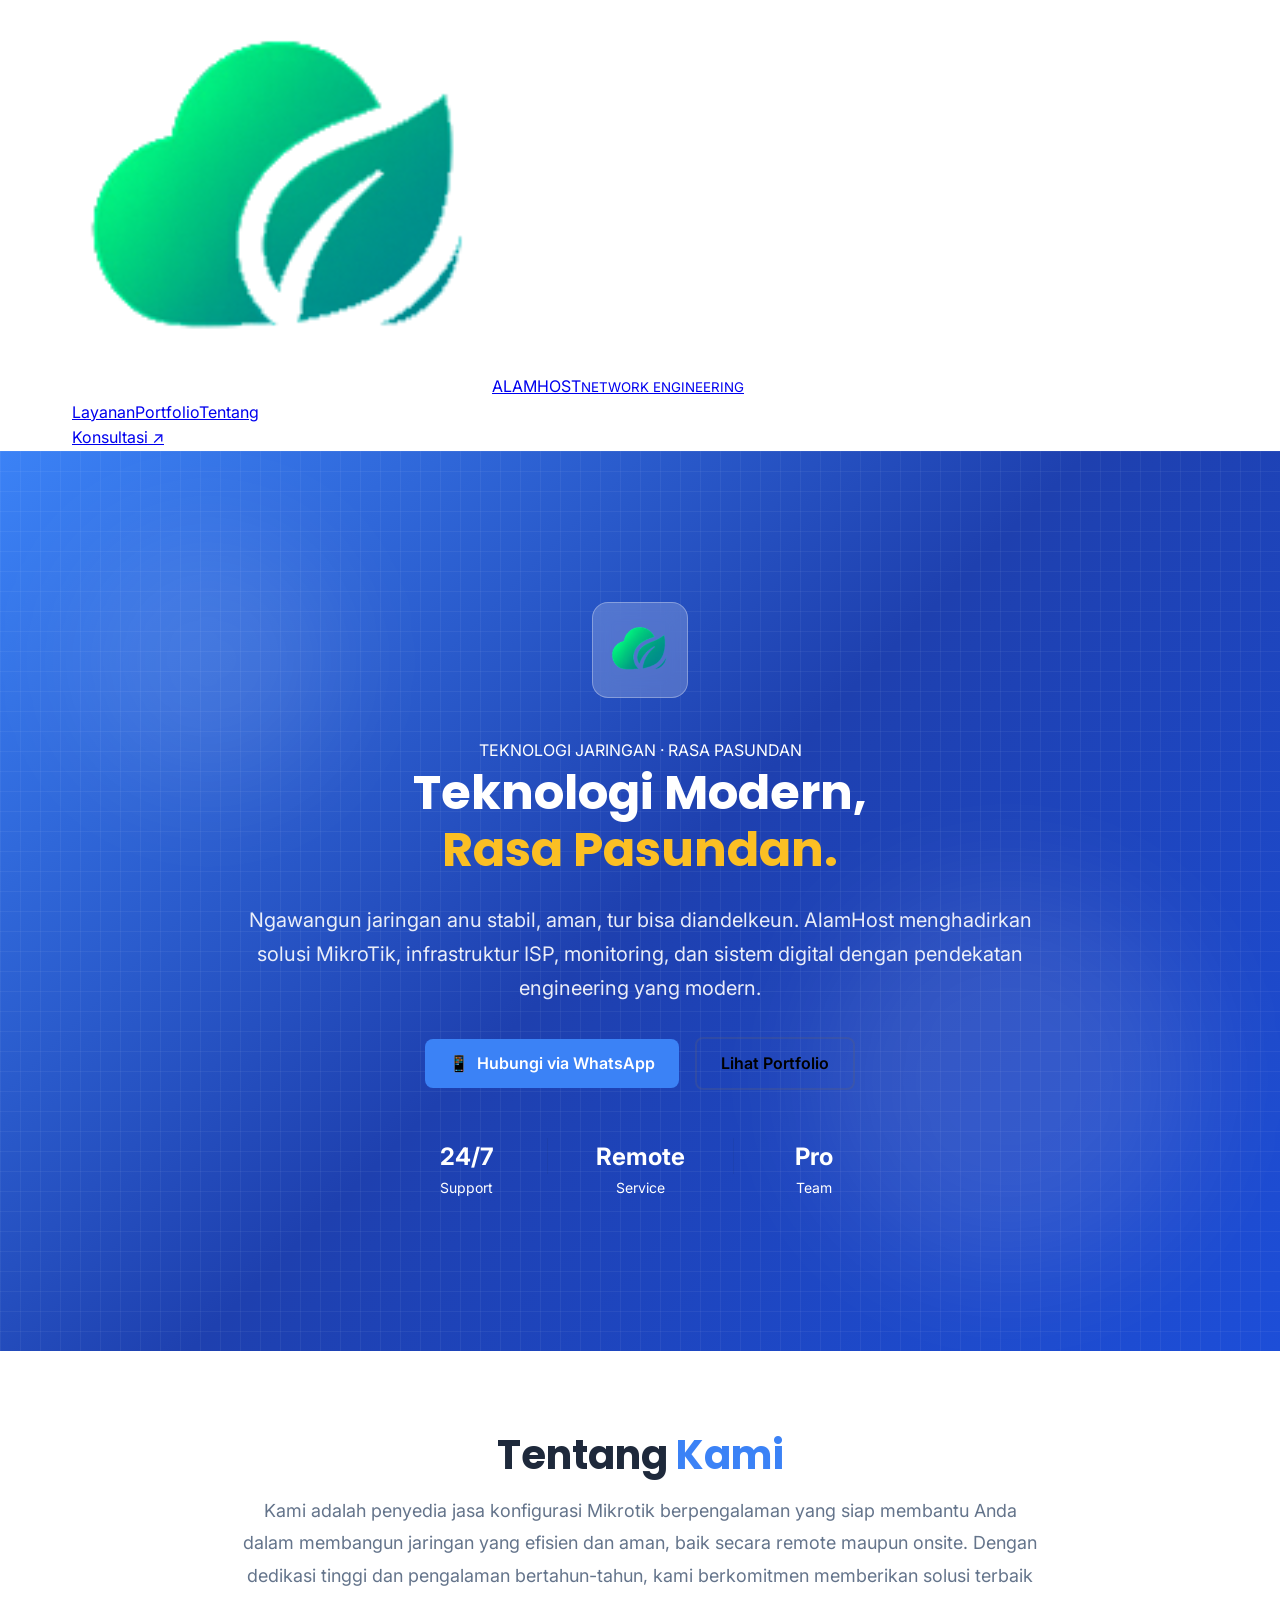
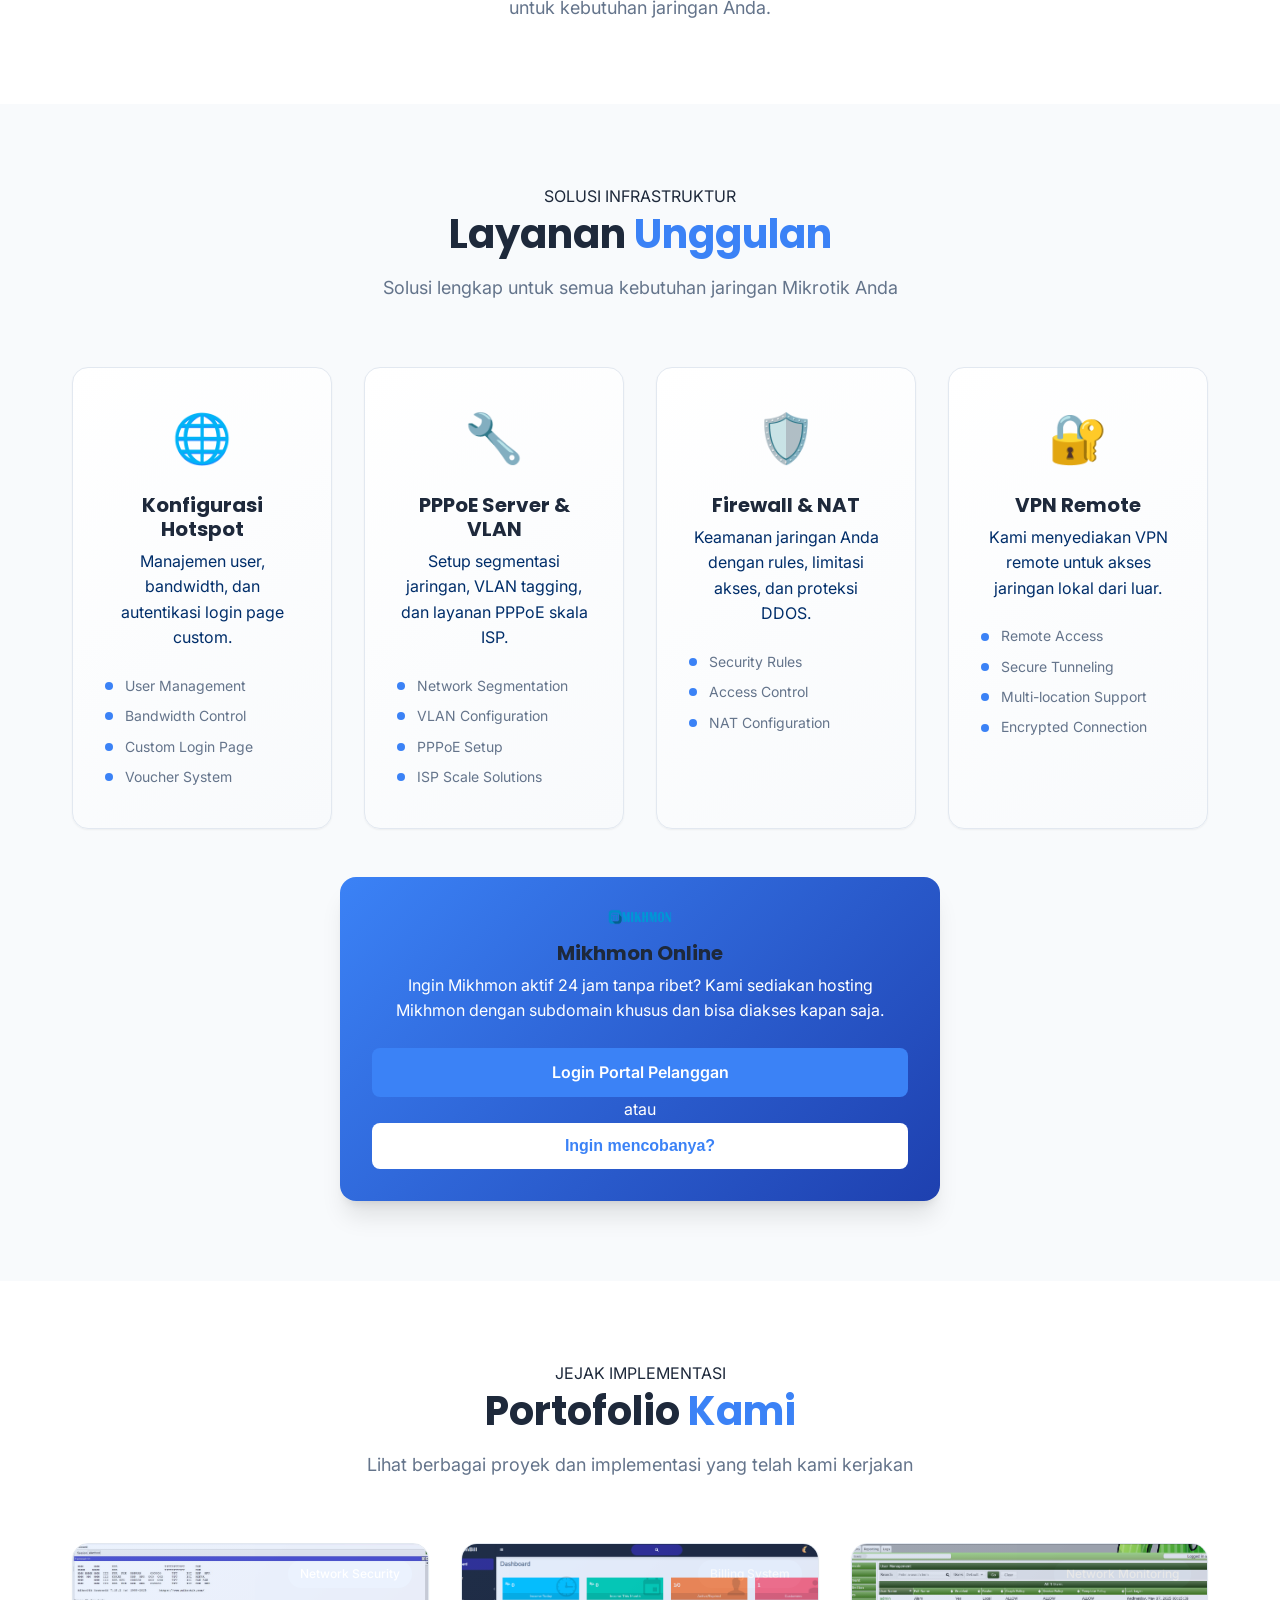
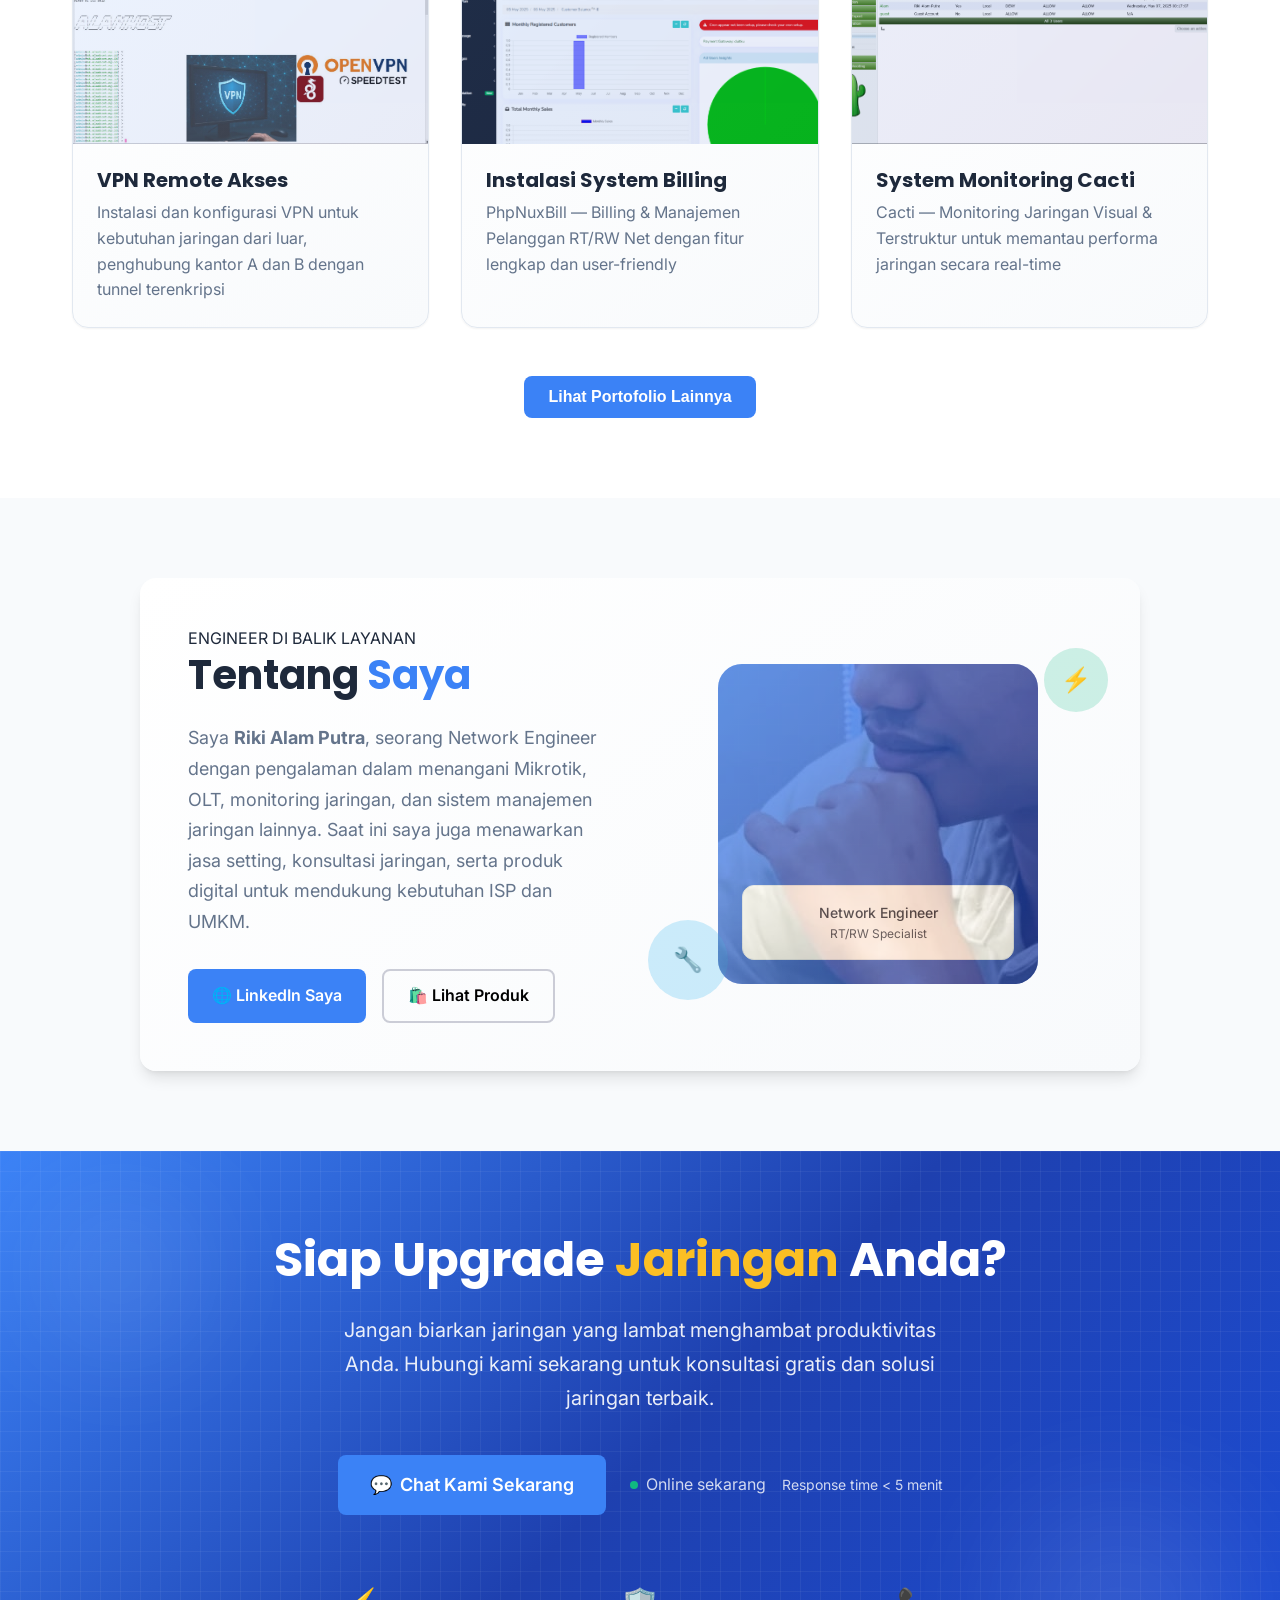
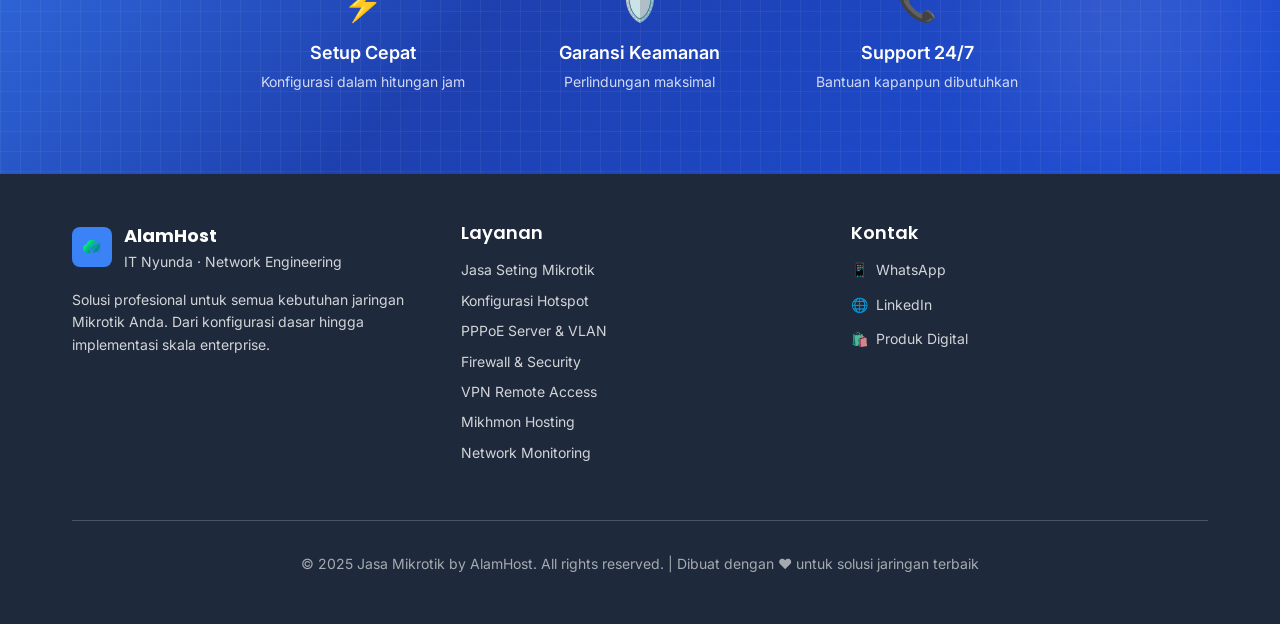
==== commit 8c9aac43: "Redesign AlamHost landing page with Pasundan Tech identity" ====
--- a/index.html
+++ b/index.html
@@ -23,6 +23,15 @@
     <meta property="og:image" content="assets/logo.png">
 </head>
 <body>
+    <!-- Pasundan Tech Navigation -->
+    <nav class="site-nav" aria-label="Navigasi utama">
+        <div class="nav-inner container">
+            <a class="nav-brand" href="#" aria-label="AlamHost Beranda"><img src="assets/logo.png" alt="" class="nav-logo"><span>ALAM<span class="brand-accent">HOST</span><small>NETWORK ENGINEERING</small></span></a>
+            <div class="nav-links"><a href="#layanan">Layanan</a><a href="#portfolio">Portfolio</a><a href="#tentang">Tentang</a></div>
+            <a class="nav-contact" href="https://tinyurl.com/alamhost" target="_blank" rel="noopener noreferrer">Konsultasi <span>↗</span></a>
+        </div>
+    </nav>
+
     <!-- Hero Section -->
     <section class="hero">
         <div class="hero-bg"></div>
@@ -37,12 +46,13 @@
                     <img src="assets/logo.png" alt="AlamHost Logo" class="hero-logo">
                 </div>
                 
-                <h1 class="cta-title">
-                    Solusi Profesional untuk <span class="highlight">Setting Mikrotik</span> Anda
+                <div class="hero-kicker"><span class="kicker-line"></span> TEKNOLOGI JARINGAN · RASA PASUNDAN</div>
+                <h1 class="cta-title hero-heading">
+                    Teknologi Modern,<br><span class="highlight">Rasa Pasundan.</span>
                 </h1>
                 
                 <p class="hero-description">
-                    Kami menyediakan layanan konfigurasi dan optimasi perangkat Mikrotik untuk kebutuhan jaringan rumah, kantor, hingga skala UMKM. Dengan pengalaman di bidang jaringan dan dukungan teknis yang andal, kami memastikan sistem jaringan Anda berjalan stabil, aman, dan efisien.
+                    Ngawangun jaringan anu stabil, aman, tur bisa diandelkeun. AlamHost menghadirkan solusi MikroTik, infrastruktur ISP, monitoring, dan sistem digital dengan pendekatan engineering yang modern.
                 </p>
                 
                 <div class="hero-buttons">
@@ -74,7 +84,7 @@
     </section>
 
     <!-- About Us Section -->
-    <section class="about-us">
+    <section class="about-us" id="tentang">
         <div class="container">
             <div class="section-content">
                 <h2 class="section-title">Tentang <span class="text-primary">Kami</span></h2>
@@ -86,9 +96,10 @@
     </section>
 
     <!-- Services Section -->
-    <section class="services">
+    <section class="services" id="layanan">
         <div class="container">
             <div class="section-header">
+                <div class="section-kicker">SOLUSI INFRASTRUKTUR</div>
                 <h2 class="section-title">Layanan <span class="text-primary">Unggulan</span></h2>
                 <p class="section-subtitle">Solusi lengkap untuk semua kebutuhan jaringan Mikrotik Anda</p>
             </div>
@@ -240,6 +251,7 @@
     <section id="portfolio" class="portfolio">
         <div class="container">
             <div class="section-header">
+                <div class="section-kicker">JEJAK IMPLEMENTASI</div>
                 <h2 class="section-title">Portofolio <span class="text-primary">Kami</span></h2>
                 <p class="section-subtitle">Lihat berbagai proyek dan implementasi yang telah kami kerjakan</p>
             </div>
@@ -361,6 +373,7 @@
             <div class="about-card">
                 <div class="about-content">
                     <div class="about-text">
+                        <div class="section-kicker">ENGINEER DI BALIK LAYANAN</div>
                         <h2 class="section-title">Tentang <span class="text-primary">Saya</span></h2>
                         <p class="about-description">
                             Saya <strong>Riki Alam Putra</strong>, seorang Network Engineer dengan pengalaman dalam menangani Mikrotik, OLT, monitoring jaringan, dan sistem manajemen jaringan lainnya. Saat ini saya juga menawarkan jasa setting, konsultasi jaringan, serta produk digital untuk mendukung kebutuhan ISP dan UMKM.
@@ -457,7 +470,7 @@
                         </div>
                         <div class="brand-info">
                             <div class="brand-name">AlamHost</div>
-                            <div class="brand-tagline">Mikrotik Solutions</div>
+                            <div class="brand-tagline">IT Nyunda · Network Engineering</div>
                         </div>
                     </div>
                     <p class="footer-description">
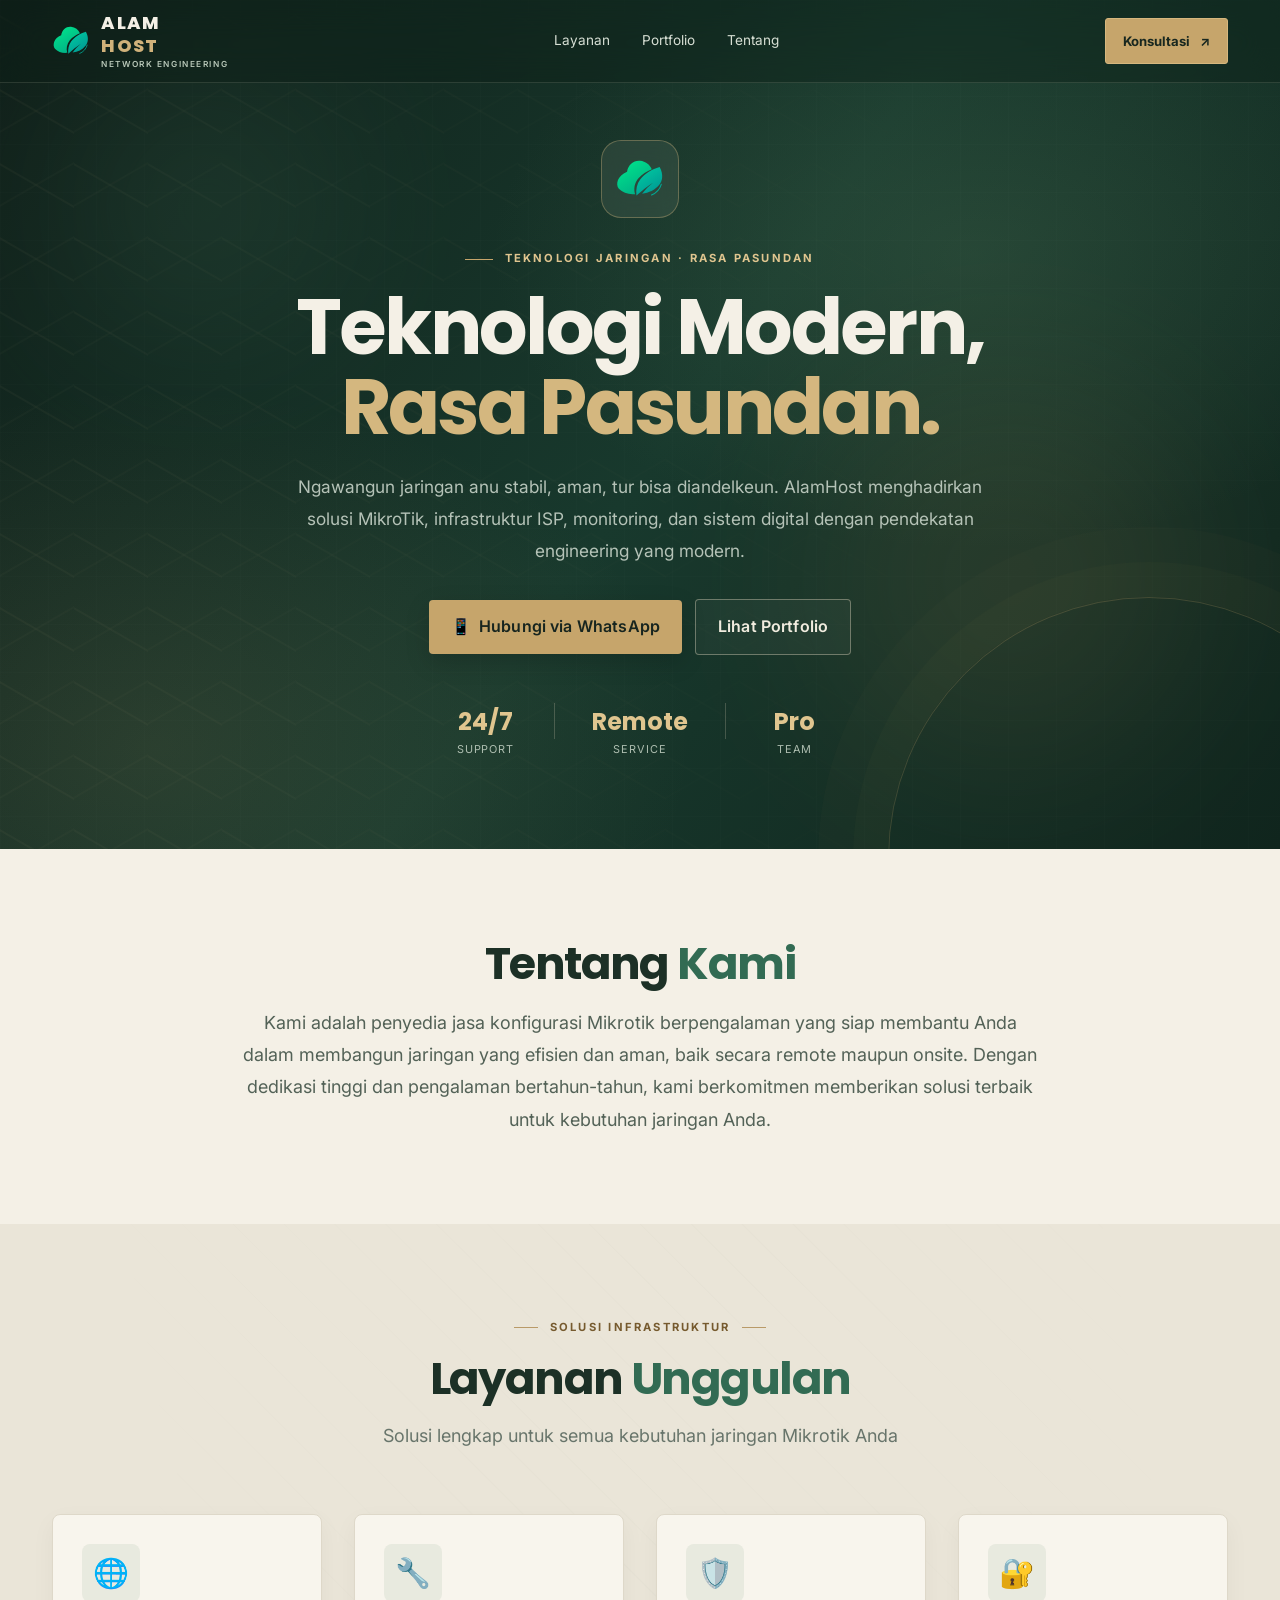
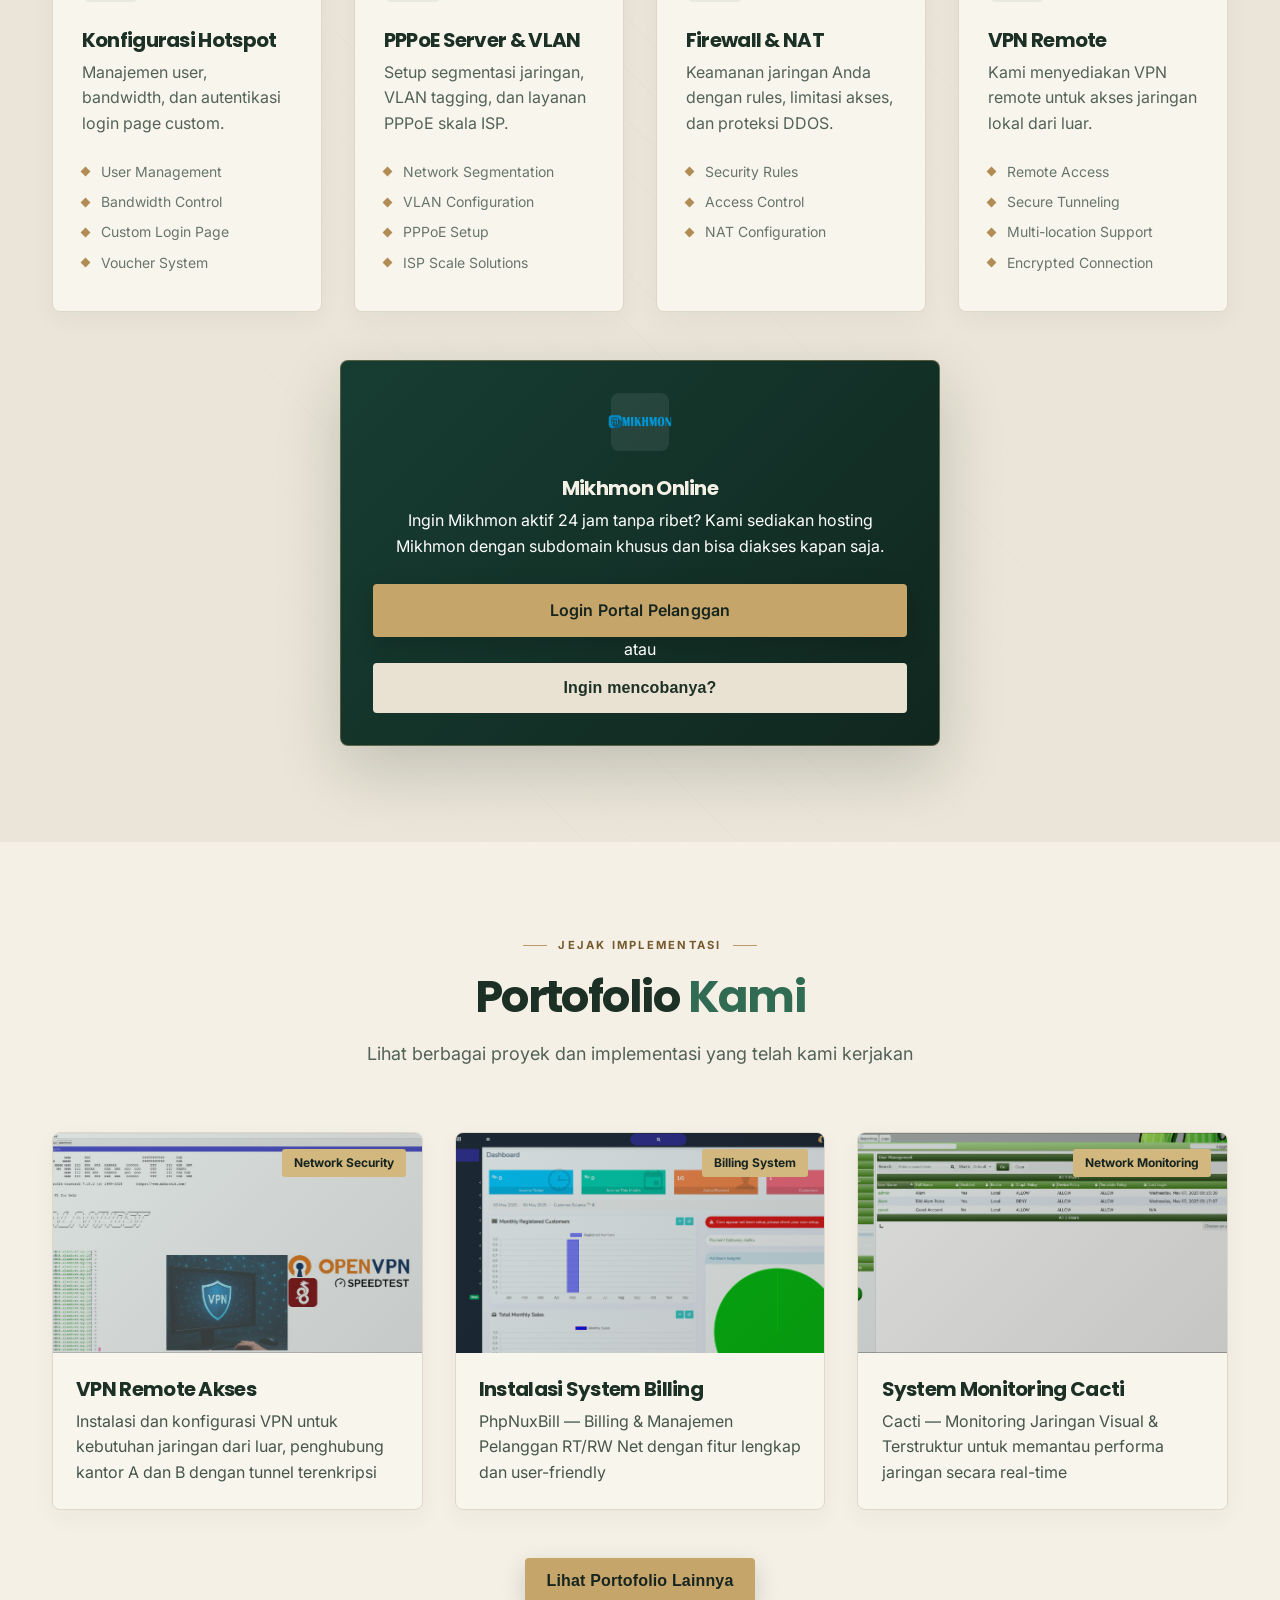
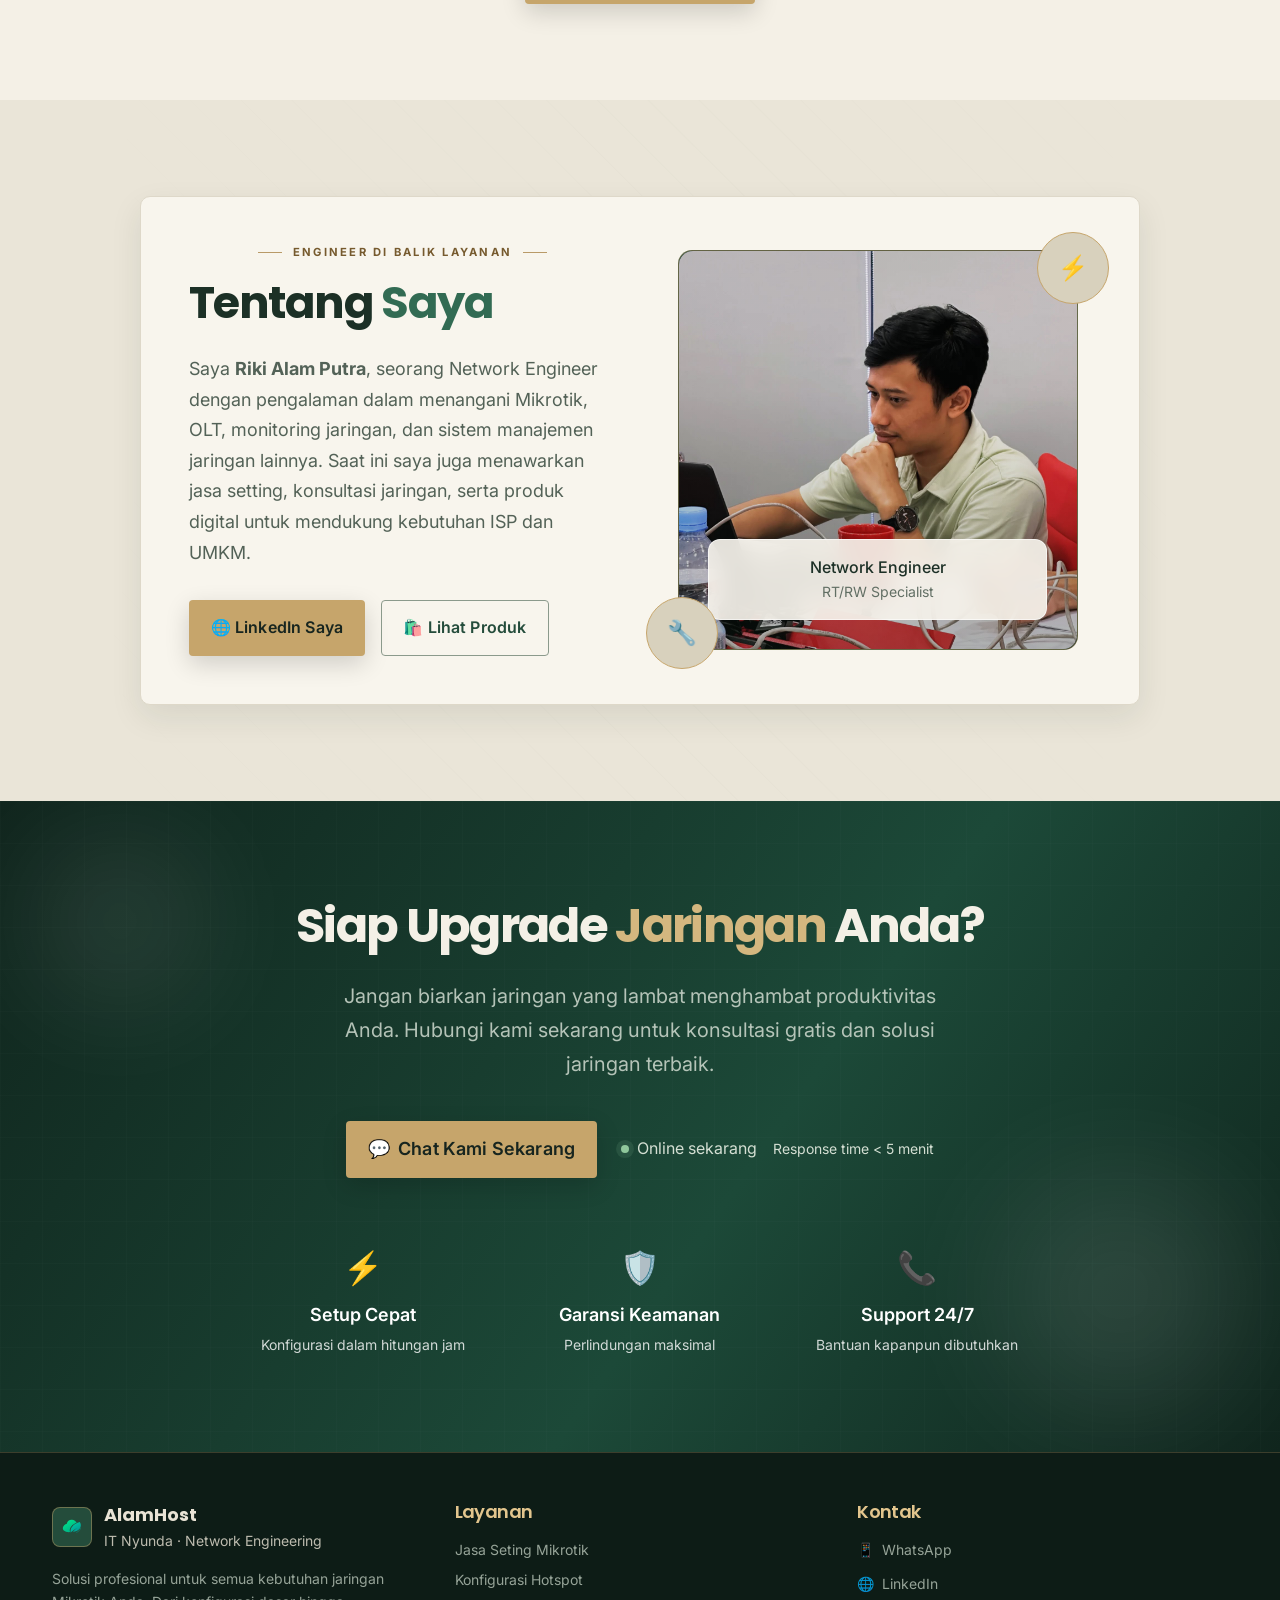
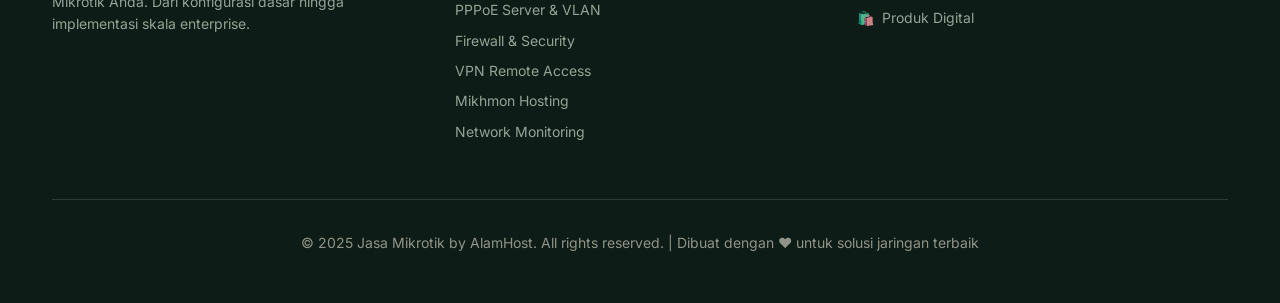
==== commit 649b27cd: "Use new AlamHost logo across landing page" ====
--- a/index.html
+++ b/index.html
@@ -20,13 +20,13 @@
     <meta property="og:title" content="Jasa Setting Mikrotik Profesional | AlamHost">
     <meta property="og:description" content="Layanan konfigurasi dan optimasi Mikrotik untuk jaringan rumah, kantor, hingga skala UMKM. Hotspot, PPPoE, VPN, Firewall - solusi jaringan yang stabil dan aman.">
     <meta property="og:type" content="website">
-    <meta property="og:image" content="assets/logo.png">
+    <meta property="og:image" content="assets/alamhost-logo.svg">
 </head>
 <body>
     <!-- Pasundan Tech Navigation -->
     <nav class="site-nav" aria-label="Navigasi utama">
         <div class="nav-inner container">
-            <a class="nav-brand" href="#" aria-label="AlamHost Beranda"><img src="assets/logo.png" alt="" class="nav-logo"><span>ALAM<span class="brand-accent">HOST</span><small>NETWORK ENGINEERING</small></span></a>
+            <a class="nav-brand" href="#" aria-label="AlamHost Beranda"><img src="assets/alamhost-logo.svg" alt="" class="nav-logo"><span>ALAM<span class="brand-accent">HOST</span><small>NETWORK ENGINEERING</small></span></a>
             <div class="nav-links"><a href="#layanan">Layanan</a><a href="#portfolio">Portfolio</a><a href="#tentang">Tentang</a></div>
             <a class="nav-contact" href="https://tinyurl.com/alamhost" target="_blank" rel="noopener noreferrer">Konsultasi <span>↗</span></a>
         </div>
@@ -43,7 +43,7 @@
         <div class="container">
             <div class="hero-content">
                 <div class="logo-container">
-                    <img src="assets/logo.png" alt="AlamHost Logo" class="hero-logo">
+                    <img src="assets/alamhost-logo.svg" alt="AlamHost Logo" class="hero-logo">
                 </div>
                 
                 <div class="hero-kicker"><span class="kicker-line"></span> TEKNOLOGI JARINGAN · RASA PASUNDAN</div>
@@ -466,7 +466,7 @@
                 <div class="footer-section">
                     <div class="footer-brand">
                         <div class="brand-logo">
-                            <img src="assets/logo.png" alt="AlamHost Logo" style="width:1.2em; height:auto; object-fit:contain; display:block; max-width:100%;">
+                            <img src="assets/alamhost-logo.svg" alt="AlamHost Logo" style="width:1.2em; height:auto; object-fit:contain; display:block; max-width:100%;">
                         </div>
                         <div class="brand-info">
                             <div class="brand-name">AlamHost</div>
--- a/style.css
+++ b/style.css
@@ -1068,3 +1068,292 @@
 }
 
 }
+
+
+/* =========================================================
+   ALAMHOST — PASUNDAN TECH / HYBRID DARK & EARTHY
+   Visual layer refresh. Existing content and interactions kept.
+   ========================================================= */
+:root {
+    --primary: #245b48;
+    --primary-dark: #173d32;
+    --primary-light: #dce8dc;
+    --secondary: #eee9dc;
+    --accent: #c6a56b;
+    --foreground: #17251f;
+    --muted: #68756b;
+    --background: #f4f0e6;
+    --border: #ded8c9;
+    --success: #79b88a;
+    --shadow-sm: 0 5px 18px rgba(25, 43, 33, .06);
+    --shadow-md: 0 12px 32px rgba(25, 43, 33, .09);
+    --shadow-lg: 0 18px 48px rgba(13, 30, 22, .15);
+    --shadow-xl: 0 24px 64px rgba(13, 30, 22, .18);
+    --section-padding: 6rem 0;
+}
+html { scroll-behavior: smooth; scroll-padding-top: 88px; }
+body { background: var(--background); color: var(--foreground); }
+::selection { background: #c6a56b; color: #17251f; }
+.container { max-width: 1240px; }
+h1,h2,h3,h4,h5,h6 { letter-spacing: -.035em; }
+.text-primary { color: #326b53; }
+.section-kicker, .hero-kicker {
+    display: flex; align-items: center; justify-content: center; gap: .7rem;
+    color: #765a2e; font: 700 .7rem/1.4 var(--font-body);
+    letter-spacing: .2em; text-transform: uppercase; margin-bottom: 1rem;
+}
+.section-kicker::before, .section-kicker::after {
+    content: ""; width: 24px; height: 1px; background: #b99a68;
+}
+.site-nav {
+    position: absolute; z-index: 30; top: 0; left: 0; right: 0;
+    color: #f2eee3; border-bottom: 1px solid rgba(236,229,210,.13);
+    background: rgba(13,29,23,.38); backdrop-filter: blur(18px);
+}
+.nav-inner { min-height: 82px; display:flex; align-items:center; justify-content:space-between; gap:2rem; }
+.nav-brand { display:flex; align-items:center; gap:.7rem; color:#f4f0e6; text-decoration:none; font:800 1.12rem/1 var(--font-heading); letter-spacing:.08em; }
+.nav-brand > span { display:flex; flex-direction:column; gap:.3rem; }
+.nav-brand small { color:#b9c8b9; font:600 .52rem/1 var(--font-body); letter-spacing:.19em; }
+.nav-logo { width:38px; height:38px; object-fit:contain; }
+.brand-accent { color:#d0b17a; }
+.nav-links { display:flex; align-items:center; gap:2rem; }
+.nav-links a { color:#d7dfd4; text-decoration:none; font-size:.85rem; transition:color .2s; }
+.nav-links a:hover { color:#d6b77e; }
+.nav-contact { color:#18271f; background:#c6a56b; border:1px solid #d6b77e; border-radius:3px; padding:.72rem 1.05rem; text-decoration:none; font-size:.82rem; font-weight:700; }
+.nav-contact span { margin-left:.45rem; }
+.hero {
+    min-height: 760px; padding: 140px 0 90px;
+    background:
+      radial-gradient(ellipse at 76% 30%, rgba(89,125,91,.25), transparent 35%),
+      radial-gradient(ellipse at 12% 88%, rgba(198,165,107,.12), transparent 34%),
+      linear-gradient(125deg,#101f19 0%,#18392d 52%,#10251d 100%);
+}
+.hero::before {
+    content:""; position:absolute; inset:0; pointer-events:none; opacity:.17;
+    background-image:linear-gradient(30deg,transparent 48%,rgba(204,183,139,.28) 49%,rgba(204,183,139,.28) 50%,transparent 51%),
+      linear-gradient(150deg,transparent 48%,rgba(204,183,139,.18) 49%,rgba(204,183,139,.18) 50%,transparent 51%);
+    background-size:74px 74px;
+    mask-image:linear-gradient(90deg,black,transparent 80%);
+}
+.hero::after {
+    content:""; position:absolute; width:520px; height:520px; right:-130px; bottom:-270px;
+    border:1px solid rgba(198,165,107,.22); border-radius:50%;
+    box-shadow:0 0 0 35px rgba(198,165,107,.025),0 0 0 70px rgba(198,165,107,.02);
+}
+.hero-bg { opacity:.22; background-size:48px 48px; }
+.hero-decorations .decoration { filter:blur(90px); }
+.decoration-1 { background:#47745a; opacity:.22; }
+.decoration-2 { background:#b18c54; opacity:.12; }
+.hero-content { max-width:920px; }
+.logo-container { margin-bottom:1.6rem; }
+.hero-logo { width:78px; height:78px; padding: .8rem; background:rgba(241,235,220,.08); border:1px solid rgba(214,183,126,.35); border-radius:20px; }
+.hero-kicker { color:#e0c58f; margin-bottom:1.3rem; }
+.kicker-line { display:inline-block; width:28px; height:1px; background:#c6a56b; }
+.hero-heading { font-size:clamp(2.8rem,6vw,5.25rem); line-height:1.04; margin-bottom:1.5rem; color:#f4f0e6; }
+.highlight { color:#d4b77f; }
+.hero-description { max-width:720px; color:#c6d2c7; font-size:1.08rem; line-height:1.85; }
+.hero-buttons { justify-content:center; gap:.85rem; }
+.btn { border-radius:4px; padding:.88rem 1.35rem; letter-spacing:.01em; }
+.btn-primary { background:#c6a56b; color:#17251f; box-shadow:0 8px 24px rgba(0,0,0,.16); }
+.btn-primary:hover { background:#d8bb86; color:#14221b; }
+.btn-outline { color:#f1ecdf; border:1px solid rgba(220,210,187,.42); background:rgba(255,255,255,.035); }
+.hero .btn-outline { color:#f1ecdf; }
+.about-buttons .btn-outline { color:#244c3b; border-color:#8b9a8c; background:transparent; }
+.about-buttons .btn-outline:hover { color:#173d32; background:#e8eadf; border-color:#326b53; }
+.btn-outline:hover { background:rgba(255,255,255,.1); border-color:#c6a56b; }
+.hero-stats { gap:2.3rem; margin-top:.5rem; }
+.hero-stats .stat-divider { background:rgba(221,210,184,.24); }
+.stat-number { color:#e0c58f; font-family:var(--font-heading); }
+.stat-label { color:#aebeb0; letter-spacing:.08em; text-transform:uppercase; font-size:.68rem; }
+.about-us { background:#f4f0e6; padding:5.5rem 0; }
+.section-title { color:#1c3026; font-size:clamp(2rem,4vw,2.8rem); }
+.section-description { color:#536257; }
+.services { background:#eae5d8; position:relative; }
+.services::before, .personal-about::before {
+    content:""; position:absolute; inset:0; pointer-events:none; opacity:.18;
+    background-image:repeating-linear-gradient(45deg,transparent 0 17px,rgba(74,91,69,.12) 18px,transparent 19px 36px);
+    mask-image:linear-gradient(90deg,transparent,black 50%,transparent);
+}
+.services .container, .personal-about .container { position:relative; z-index:1; }
+.service-card, .portfolio-card {
+    background:#f8f5ed; border:1px solid #ded8c9; border-radius:8px;
+    box-shadow:0 8px 24px rgba(35,48,37,.045);
+}
+.service-card { text-align:left; padding:1.8rem; }
+.service-card:hover, .portfolio-card:hover { transform:translateY(-6px); border-color:#c6a56b; box-shadow:var(--shadow-lg); }
+.service-icon { color:#326b53; background:#e8eadf; display:inline-flex; align-items:center; justify-content:center; width:58px; height:58px; border-radius:8px; font-size:1.8rem; }
+.service-title { margin-top:.6rem; color:#1c3026; }
+.service-description { color:#536257; }
+.service-features li::before { background:#b18c54; border-radius:0; transform:rotate(45deg); width:7px; height:7px; }
+.mikhmon-card { background:linear-gradient(135deg,#173d32,#10271f); border:1px solid rgba(198,165,107,.4); border-radius:8px; }
+.mikhmon-card .service-icon { background:rgba(255,255,255,.08); }
+.mikhmon-card .service-title { color:#f4f0e6; }
+.mikhmon-card .btn-secondary { background:#e9e2d2; color:#1c3026; }
+.mikhmon-form { background:rgba(255,255,255,.06); border-color:rgba(214,183,126,.24); }
+.form-group input { background:rgba(7,19,14,.35); border-color:rgba(231,220,194,.24); }
+.portfolio { background:#f4f0e6; }
+.portfolio-grid { grid-template-columns:repeat(auto-fit,minmax(300px,1fr)); }
+.portfolio-card { border-radius:8px; }
+.portfolio-image { height:220px; background:#dcd8ca; }
+.portfolio-image img { transition:transform .6s ease; }
+.portfolio-card:hover .portfolio-image img { transform:scale(1.045); }
+.portfolio-overlay { background:linear-gradient(135deg,#173d32,#101f19); }
+.portfolio-category { background:#c6a56b; color:#17251f; border-radius:3px; }
+.portfolio-content { padding:1.45rem; }
+.portfolio-title { color:#1c3026; }
+.portfolio-description { color:#536257; }
+.portfolio-more { margin-top:1rem; }
+.personal-about { position:relative; background:#eae5d8; overflow:hidden; }
+.about-card { background:#f8f5ed; border:1px solid #ded8c9; border-radius:10px; box-shadow:var(--shadow-md); }
+.about-description { color:#536257; }
+.profile-card { background:linear-gradient(145deg,#173d32,#10251d); border:1px solid rgba(198,165,107,.45); border-radius:10px; }
+.profile-info { background:#f4f0e6; border-color:#d8cfbc; }
+.profile-title { color:#1c3026; }
+.profile-subtitle { color:#536257; }
+.floating-icon { background:#d8d1bd; color:#244c3b; border:1px solid #c6a56b; }
+.cta { background:linear-gradient(125deg,#10251d,#1c4938 58%,#10251d); }
+.cta-bg { opacity:.28; background-size:42px 42px; }
+.cta-title { color:#f4f0e6; }
+.cta-description { color:#c6d2c7; }
+.cta .btn-primary { background:#c6a56b; color:#17251f; }
+.cta-status { color:#d4dfd3; }
+.status-dot { background:#8fc79b; box-shadow:0 0 0 5px rgba(143,199,155,.12); }
+.footer { background:#0d1c16; color:#e9e3d5; border-top:1px solid rgba(198,165,107,.25); }
+.footer .brand-logo { background:#244c3b; border:1px solid rgba(198,165,107,.45); }
+.footer-description, .footer-links li, .contact-link { color:#b8c5b8; }
+.contact-link:hover { color:#d4b77f; }
+.footer-title { color:#e2c58d; }
+.footer-bottom { border-color:rgba(224,211,183,.16); }
+@media (max-width:700px) {
+    .site-nav { background:rgba(13,29,23,.78); }
+    .nav-inner { min-height:70px; gap:.75rem; }
+    .nav-links { display:none; }
+    .nav-contact { padding:.62rem .8rem; font-size:.75rem; }
+    .nav-brand { font-size:1rem; }
+    .nav-logo { width:32px; height:32px; }
+    .hero { min-height:720px; padding:125px 0 70px; }
+    .hero-logo { width:66px; height:66px; }
+    .hero-heading { font-size:clamp(2.45rem,11vw,3.8rem); }
+    .hero-description { font-size:.98rem; }
+    .hero-stats { gap:.9rem; }
+    .hero-stats .stat { min-width:58px; }
+    .stat-number { font-size:1.2rem; }
+    .stat-label { font-size:.58rem; }
+    .services-grid { gap:1rem; }
+    .portfolio-grid { grid-template-columns:1fr; }
+    .about-content { padding:1.5rem; }
+    .profile-card { max-width:100%; }
+}
+@media (prefers-reduced-motion: reduce) {
+    *,*::before,*::after { scroll-behavior:auto !important; animation-duration:.01ms !important; transition-duration:.01ms !important; }
+}
+
+
+/* Portfolio contrast fix: keep category badges fully opaque over imagery */
+.portfolio .section-subtitle { color:#536257; }
+.portfolio .portfolio-title { color:#1c3026; }
+.portfolio .portfolio-description { color:#46564a; }
+.portfolio .portfolio-overlay {
+    opacity:1;
+    background:linear-gradient(135deg,rgba(23,61,50,.16),rgba(16,31,25,.24));
+}
+.portfolio-card:hover .portfolio-overlay {
+    opacity:1;
+    background:linear-gradient(135deg,rgba(23,61,50,.24),rgba(16,31,25,.34));
+}
+.portfolio .portfolio-category {
+    opacity:1;
+    background:#d2b77f;
+    color:#17251f;
+    font-weight:700;
+}
+
+
+/* Profile portrait: full-bleed crop with responsive framing */
+.profile-card {
+    isolation: isolate;
+    width: min(100%, 400px);
+    aspect-ratio: 1 / 1;
+    height: auto;
+    overflow: visible;
+    border-radius: 14px;
+}
+.profile-avatar {
+    position: absolute;
+    inset: 0;
+    z-index: 0;
+    width: 100%;
+    height: 100%;
+    margin: 0;
+    opacity: 1;
+    overflow: hidden;
+    border-radius: inherit;
+}
+.profile-image {
+    position: absolute;
+    inset: 0;
+    display: block;
+    width: 100%;
+    height: 100%;
+    object-fit: cover;
+    object-position: center 38%;
+}
+.profile-card::after {
+    content: "";
+    position: absolute;
+    inset: 0;
+    z-index: 1;
+    pointer-events: none;
+    border-radius: inherit;
+    background: linear-gradient(180deg, rgba(13,29,23,.08) 35%, rgba(13,29,23,.34) 100%);
+}
+.profile-info {
+    z-index: 2;
+    bottom: 7.5%;
+    left: 7.5%;
+    right: 7.5%;
+    padding: .95rem 1rem;
+    background: rgba(248,245,237,.91);
+    backdrop-filter: blur(10px);
+    -webkit-backdrop-filter: blur(10px);
+    border: 1px solid rgba(255,255,255,.58);
+    text-align: center;
+}
+.profile-title { font-size: 1rem; }
+.profile-subtitle { font-size: .88rem; }
+.floating-icon { z-index: 3; width: 4.5rem; height: 4.5rem; }
+.icon-1 { top: -1.15rem; right: -1.15rem; }
+.icon-2 { bottom: -1.15rem; left: -1.15rem; }
+
+@media (max-width: 700px) {
+    .about-visual {
+        width: min(100%, 360px);
+        margin: 1rem auto .5rem;
+        padding: .65rem;
+    }
+    .profile-card {
+        width: 100%;
+        max-width: 360px;
+        aspect-ratio: 1 / 1;
+        height: auto;
+        margin: 0 auto;
+    }
+    .profile-image { object-position: center 35%; }
+    .profile-info {
+        bottom: 6%;
+        left: 6%;
+        right: 6%;
+        padding: .75rem .65rem;
+    }
+    .profile-title { font-size: .92rem; }
+    .profile-subtitle { font-size: .8rem; }
+    .floating-icon { width: 3.4rem; height: 3.4rem; font-size: 1.25rem; }
+    .icon-1 { top: -.35rem; right: -.35rem; }
+    .icon-2 { bottom: -.35rem; left: -.35rem; width: 3.8rem; height: 3.8rem; }
+}
+@media (max-width: 380px) {
+    .about-visual { width: 100%; padding: .5rem; }
+    .profile-card { max-width: 100%; }
+    .floating-icon { width: 3rem; height: 3rem; }
+    .icon-2 { width: 3.3rem; height: 3.3rem; }
+}
